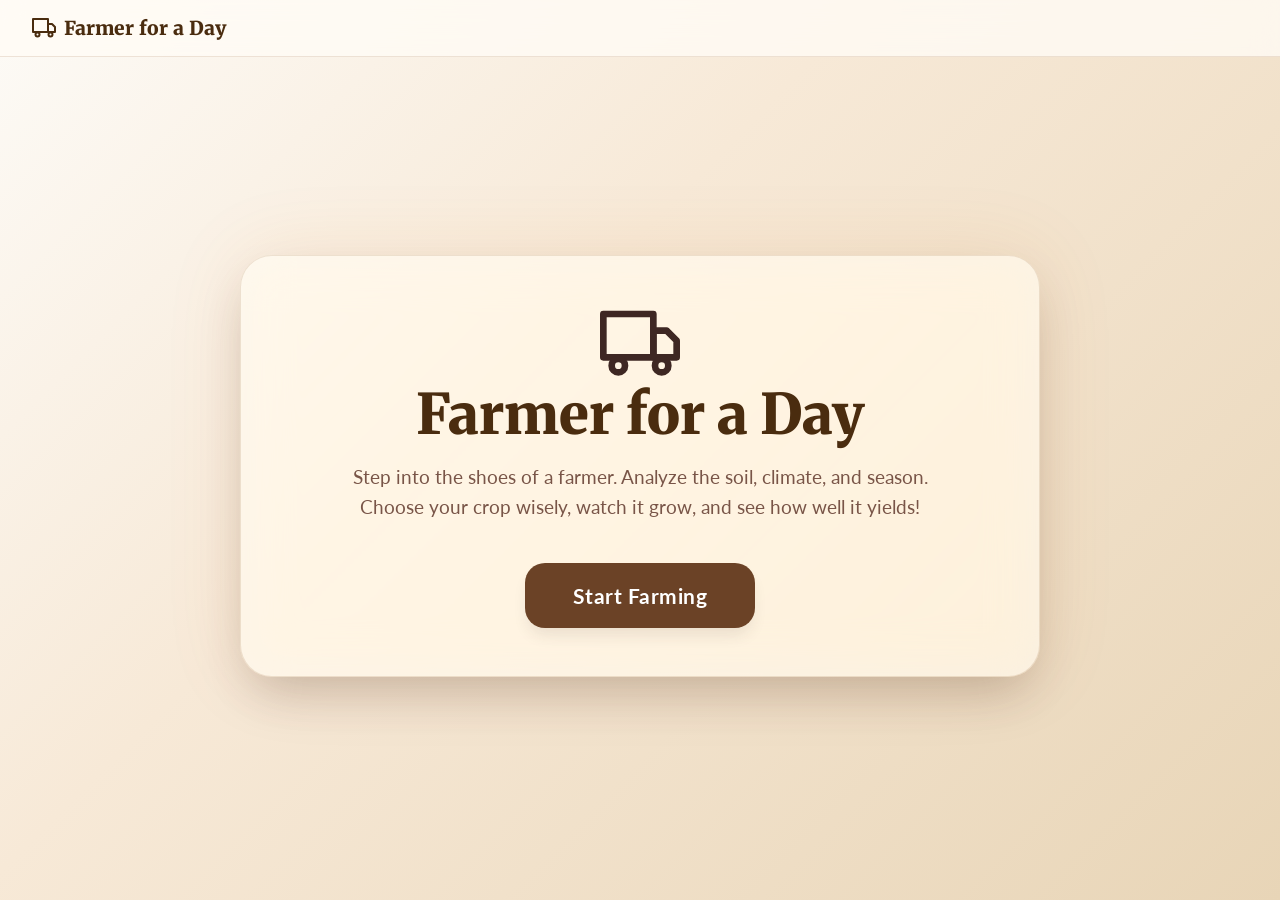
==== index.html @ 0a0551d1 "Add files via upload" ====
<!DOCTYPE html>
<html lang="en">
<head>
    <meta charset="UTF-8">
    <meta name="viewport" content="width=device-width, initial-scale=1.0">
    <title>Farmer for a Day | Agricultural Simulation</title>
    <link rel="preconnect" href="https://fonts.googleapis.com">
    <link rel="preconnect" href="https://fonts.gstatic.com" crossorigin>
    <link href="https://fonts.googleapis.com/css2?family=Lato:wght@400;700;900&family=Merriweather:wght@400;700;900&display=swap" rel="stylesheet">
    <style>
        :root {
            /* Refined Earthy Brown & Gold Theme */
            --bg-gradient: linear-gradient(135deg, #fdfbf7 0%, #f7e9d7 40%, #e8d5b7 100%);
            --glass-bg: rgba(255, 252, 245, 0.65);
            --glass-bg-card: rgba(255, 255, 255, 0.85);
            --glass-border: rgba(139, 90, 43, 0.15);
            --text-main: #3e2723;
            --text-muted: #795548;
            --primary: #6b4226; /* Rich Espresso Brown */
            --primary-dark: #4a2c0f;
            --accent: #d97706; /* Harvest Gold */
            --green-leaf: #4d7c0f; /* Olive Green */
            --danger: #b91c1c;
            --soil: #4e342e;
            --soil-dark: #3e2723;
            --shadow-sm: 0 4px 6px -1px rgba(62, 39, 35, 0.08);
            --shadow-md: 0 10px 15px -3px rgba(62, 39, 35, 0.1);
            --shadow-lg: 0 25px 50px -12px rgba(62, 39, 35, 0.25);
            --shadow-glow: 0 0 80px rgba(217, 119, 6, 0.1);
        }

        * {
            margin: 0;
            padding: 0;
            box-sizing: border-box;
            font-family: 'Lato', sans-serif;
        }

        body {
            min-height: 100vh;
            background: var(--bg-gradient);
            color: var(--text-main);
            overflow-x: hidden;
            transition: background 1.5s ease;
            position: relative;
            display: flex;
            flex-direction: column;
        }

        /* Top Navigation Bar */
        .top-bar {
            position: fixed;
            top: 0;
            left: 0;
            right: 0;
            z-index: 100;
            padding: 1rem 2rem;
            display: flex;
            justify-content: space-between;
            align-items: center;
            background: rgba(255, 252, 245, 0.8);
            backdrop-filter: blur(12px);
            border-bottom: 1px solid var(--glass-border);
        }
        .logo {
            font-family: 'Merriweather', serif;
            font-weight: 900;
            font-size: 1.2rem;
            color: var(--primary-dark);
            display: flex;
            align-items: center;
            gap: 0.5rem;
        }
        
        /* Atmospheric Background Elements */
        .bg-elements {
            position: fixed;
            inset: 0;
            z-index: 1;
            pointer-events: none;
            overflow: hidden;
        }

        .cloud {
            position: absolute;
            background: rgba(255, 251, 235, 0.9);
            border-radius: 100px;
            filter: blur(20px);
            animation: drift linear infinite;
        }
        
        @keyframes drift {
            from { transform: translateX(-300px); }
            to { transform: translateX(calc(100vw + 300px)); }
        }

        .rain-drop {
            position: absolute;
            width: 2px;
            height: 25px;
            background: linear-gradient(transparent, rgba(107, 66, 38, 0.5));
            border-radius: 2px;
            animation: rain-fall linear infinite;
        }

        @keyframes rain-fall {
            0% { transform: translateY(-100vh) rotate(15deg); opacity: 0; }
            10% { opacity: 1; }
            100% { transform: translateY(110vh) rotate(15deg); opacity: 0.3; }
        }

        .sun-element {
            position: absolute;
            top: 10%;
            right: 10%;
            width: 160px;
            height: 160px;
            background: radial-gradient(circle, #fef3c7 20%, #f59e0b 40%, transparent 70%);
            border-radius: 50%;
            box-shadow: 0 0 120px #f59e0b;
            animation: sun-pulse 4s ease-in-out infinite;
            opacity: 0.7;
            z-index: 1;
        }

        .sun-rays {
            position: absolute;
            top: 10%;
            right: 10%;
            width: 160px;
            height: 160px;
            animation: spin 30s linear infinite;
            z-index: 1;
        }

        @keyframes sun-pulse {
            0%, 100% { transform: scale(1); opacity: 0.6; }
            50% { transform: scale(1.1); opacity: 0.8; }
        }
        @keyframes spin {
            from { transform: rotate(0deg); }
            to { transform: rotate(360deg); }
        }

        .container {
            position: relative;
            z-index: 10;
            flex: 1;
            display: flex;
            align-items: center;
            justify-content: center;
            padding: 6rem 1rem 4rem;
        }

        .screen {
            width: 100%;
            max-width: 1100px;
            background: var(--glass-bg);
            backdrop-filter: blur(24px) saturate(180%);
            -webkit-backdrop-filter: blur(24px) saturate(180%);
            border: 1px solid var(--glass-border);
            border-radius: 32px;
            padding: 3rem;
            box-shadow: var(--shadow-lg), var(--shadow-glow);
            animation: slideInUp 0.8s cubic-bezier(0.16, 1, 0.3, 1);
            position: relative;
        }

        @keyframes slideInUp {
            from { opacity: 0; transform: translateY(60px) scale(0.96); filter: blur(5px); }
            to { opacity: 1; transform: translateY(0) scale(1); filter: blur(0); }
        }

        /* Typography */
        h1 { font-family: 'Merriweather', serif; font-size: 3.5rem; font-weight: 900; line-height: 1.1; color: var(--primary-dark); margin-bottom: 1rem; }
        h2 { font-family: 'Merriweather', serif; font-size: 2rem; font-weight: 700; color: var(--primary-dark); margin-bottom: 1rem; }
        h3 { font-family: 'Merriweather', serif; font-size: 1.25rem; font-weight: 700; color: var(--primary); margin-bottom: 1rem; }
        p { color: var(--text-muted); line-height: 1.6; }
        .subtitle { font-size: 1.2rem; text-align: center; max-width: 600px; margin: 0 auto 2.5rem; }

        /* Buttons */
        .btn {
            display: inline-flex; align-items: center; justify-content: center; gap: 0.5rem;
            padding: 1rem 2.5rem; font-size: 1.1rem; font-weight: 700; border: none;
            border-radius: 16px; cursor: pointer; transition: all 0.3s cubic-bezier(0.16, 1, 0.3, 1);
            background: var(--primary); color: #fff; box-shadow: var(--shadow-md); text-decoration: none;
            letter-spacing: 0.5px;
        }
        .btn:hover { transform: translateY(-2px); box-shadow: var(--shadow-lg); background: var(--primary-dark); }
        .btn:active { transform: translateY(0); }
        .btn-ghost { background: transparent; color: var(--primary-dark); box-shadow: none; border: 2px solid var(--primary-dark); }
        .btn-ghost:hover { background: rgba(107, 66, 38, 0.05); }
        .btn-accent { background: var(--accent); }
        .btn-accent:hover { background: #b45309; }
        .btn-large { padding: 1.25rem 3rem; font-size: 1.3rem; border-radius: 20px; }

        /* Landing Screen */
        .landing-content { text-align: center; display: flex; flex-direction: column; align-items: center; }
        .hero-icon { width: 140px; height: 140px; margin-bottom: 2rem; animation: bounce 3s ease-in-out infinite; }
        @keyframes bounce { 0%, 100% { transform: translateY(0); } 50% { transform: translateY(-15px); } }

        /* Special Badge */
        .special-badge {
            background: rgba(217, 119, 6, 0.12); color: var(--accent); border: 1px solid var(--accent);
            padding: 0.75rem 1.5rem; border-radius: 50px; font-weight: 700; font-size: 1rem; margin-bottom: 1.5rem; text-align: center;
            box-shadow: 0 4px 6px rgba(217, 119, 6, 0.1);
            display: inline-block;
        }

        /* Scenario Cards */
        .scenario-grid { display: grid; grid-template-columns: repeat(auto-fit, minmax(160px, 1fr)); gap: 1rem; margin-bottom: 2.5rem; }
        .info-card {
            background: var(--glass-bg-card); padding: 1.5rem 1.25rem; border-radius: 20px; text-align: center;
            border: 1px solid var(--glass-border); box-shadow: var(--shadow-sm); transition: transform 0.3s ease, box-shadow 0.3s ease;
            position: relative; overflow: hidden;
        }
        .info-card::before {
            content: ''; position: absolute; top: 0; left: 0; right: 0; height: 4px; background: var(--accent); opacity: 0; transition: opacity 0.3s;
        }
        .info-card:hover { transform: translateY(-5px); box-shadow: var(--shadow-md); }
        .info-card:hover::before { opacity: 1; }
        .info-card .icon-wrapper { width: 48px; height: 48px; margin: 0 auto 1rem; background: rgba(107, 66, 38, 0.08); border-radius: 14px; display: flex; align-items: center; justify-content: center; color: var(--primary); }
        .info-card .label { font-size: 0.75rem; text-transform: uppercase; letter-spacing: 0.05em; color: var(--text-muted); font-weight: 700; margin-bottom: 0.5rem; }
        .info-card .value { font-size: 1.2rem; font-weight: 900; color: var(--text-main); font-family: 'Merriweather', serif; }

        /* Input Area */
        .input-section { background: rgba(255, 251, 235, 0.6); border: 1px solid var(--glass-border); padding: 2rem; border-radius: 24px; box-shadow: var(--shadow-sm); }
        .input-label { font-weight: 700; color: var(--primary-dark); margin-bottom: 1rem; display: block; font-size: 1.2rem; font-family: 'Merriweather', serif; }
        .input-group { display: flex; gap: 1rem; margin-bottom: 1rem; }
        .input-field { flex: 1; padding: 1.25rem 1.5rem; font-size: 1.1rem; border: 2px solid transparent; border-radius: 16px; background: #fff; box-shadow: var(--shadow-sm); outline: none; transition: all 0.2s ease; font-family: 'Lato', sans-serif; color: var(--text-main); }
        .input-field:focus { border-color: var(--accent); box-shadow: 0 0 0 4px rgba(217, 119, 6, 0.1); }
        
        .hint-box { background: rgba(217, 119, 6, 0.08); border: 1px dashed var(--accent); border-radius: 16px; padding: 1rem; margin-top: 1rem; display: none; }
        .hint-box.show { display: block; animation: fadeInUp 0.5s; }
        .hint-text { color: var(--accent); font-weight: 600; font-style: italic; }
        .text-link { background: none; border: none; color: var(--primary); font-weight: 700; cursor: pointer; text-decoration: none; padding: 0.5rem 0; }

        /* Growth Area */
        .growth-container { display: flex; flex-direction: column; align-items: center; }
        .progress-bar { width: 100%; max-width: 400px; height: 12px; background: rgba(107, 66, 38, 0.1); border-radius: 6px; margin-bottom: 2rem; overflow: hidden; }
        .progress-fill { height: 100%; width: 0%; background: linear-gradient(90deg, #d97706, #6b4226); border-radius: 6px; transition: width 0.8s cubic-bezier(0.16, 1, 0.3, 1); box-shadow: 0 0 10px rgba(217, 119, 6, 0.5); }

        .stage-area {
            width: 100%; max-width: 600px; height: 400px;
            background: linear-gradient(to bottom, #e6d0b8 0%, #d4b896 60%, #c4a675 100%);
            border-radius: 24px; position: relative; overflow: hidden; box-shadow: var(--shadow-md); border: 4px solid #fff;
        }
        
        /* 3D Layered Soil Bed */
        .soil-bed { position: absolute; bottom: 0; width: 100%; height: 80px; background: var(--soil-dark); }
        .soil-layer-1 { position: absolute; bottom: 60px; width: 100%; height: 20px; background: var(--soil); border-radius: 50% 50% 0 0 / 100% 100% 0 0; box-shadow: inset 0 5px 10px rgba(0,0,0,0.3); }
        .soil-clump { position: absolute; bottom: 75px; width: 15px; height: 8px; background: var(--soil); border-radius: 50%; }

        .plant-base { position: absolute; bottom: 70px; left: 50%; transform: translateX(-50%); width: 200px; height: 300px; display: flex; justify-content: center; align-items: flex-end; }
        .plant-stage-svg { position: absolute; bottom: 0; opacity: 0; transform: scale(0.5); transform-origin: bottom center; transition: all 1s cubic-bezier(0.34, 1.56, 0.64, 1); filter: drop-shadow(0 10px 5px rgba(0,0,0,0.1)); }
        .plant-stage-svg.active { opacity: 1; transform: scale(1); animation: sway 3s ease-in-out infinite; }
        
        @keyframes sway {
            0%, 100% { transform: scale(1) rotate(0deg); }
            50% { transform: scale(1) rotate(3deg); }
        }

        /* Results Area */
        .result-header { text-align: center; margin-bottom: 2rem; }
        .result-title { font-size: 3rem; font-weight: 900; margin-bottom: 0.5rem; color: var(--primary-dark); }
        .result-subtitle { font-size: 1.2rem; color: var(--text-muted); }

        .score-grid { display: grid; grid-template-columns: repeat(auto-fit, minmax(160px, 1fr)); gap: 1.5rem; margin-bottom: 2rem; }
        .score-card { 
            background: var(--glass-bg-card); 
            backdrop-filter: blur(10px);
            padding: 1.5rem; border-radius: 24px; text-align: center; 
            box-shadow: var(--shadow-md); display: flex; flex-direction: column; align-items: center; 
            border: 1px solid var(--glass-border); 
            transition: transform 0.3s ease;
        }
        .score-card:hover { transform: translateY(-5px); }

        /* PERFECT CENTERED RING CSS */
        .ring-wrapper {
            position: relative;
            width: 120px;
            height: 120px;
            margin: 0 auto 1rem;
            display: grid;
            place-items: center; 
        }
        .progress-ring {
            position: absolute;
            top: 0;
            left: 0;
            width: 100%;
            height: 100%;
            transform: rotate(-90deg);
            filter: drop-shadow(0 2px 4px rgba(0,0,0,0.1));
        }
        .ring-bg { stroke: rgba(107, 66, 38, 0.15); stroke-width: 8; fill: none; }
        .ring-fill { stroke-width: 8; fill: none; stroke-linecap: round; transition: stroke-dashoffset 1.5s cubic-bezier(0.16, 1, 0.3, 1); }
        
        .ring-text {
            font-family: 'Merriweather', serif;
            font-size: 1.8rem;
            font-weight: 900;
            color: var(--primary-dark);
            z-index: 2;
        }

        .score-icon { font-size: 2.5rem; margin-bottom: 0.5rem; }
        .score-value-text { font-size: 1.4rem; font-weight: 900; margin-bottom: 0.25rem; color: var(--primary-dark); font-family: 'Merriweather', serif; }
        .score-label { font-size: 0.85rem; text-transform: uppercase; letter-spacing: 0.05em; color: var(--text-muted); font-weight: 700; margin-top: 0.25rem; }
        .stars { color: var(--accent); font-size: 1.2rem; letter-spacing: 2px; }

        .info-box { background: #fff; padding: 1.5rem; border-radius: 20px; margin-bottom: 1.5rem; box-shadow: var(--shadow-sm); border: 1px solid var(--glass-border); }
        .info-grid { display: grid; grid-template-columns: 1fr 1fr; gap: 2rem; }
        
        .list-item { display: flex; gap: 0.75rem; margin-bottom: 0.75rem; align-items: flex-start; }
        .list-item:last-child { margin-bottom: 0; }
        .list-icon { width: 24px; height: 24px; border-radius: 50%; background: #fee2e2; color: #b91c1c; display: flex; align-items: center; justify-content: center; flex-shrink: 0; font-size: 0.8rem; font-weight: 900; margin-top: 2px; }
        .list-icon.good { background: #dcfce7; color: #4d7c0f; }

        /* Parameter Breakdown */
        .param-row { margin-bottom: 1rem; }
        .param-label { display: flex; justify-content: space-between; font-weight: 700; font-size: 0.9rem; margin-bottom: 0.25rem; color: var(--text-muted); }
        .param-bar-bg { width: 100%; height: 8px; background: rgba(107, 66, 38, 0.1); border-radius: 4px; overflow: hidden; }
        .param-bar-fill { height: 100%; width: 0%; border-radius: 4px; transition: width 1.5s cubic-bezier(0.16, 1, 0.3, 1); }

        .chip-container { display: flex; flex-wrap: wrap; gap: 0.5rem; }
        .chip { padding: 0.5rem 1rem; background: rgba(217, 119, 6, 0.1); color: var(--accent); border-radius: 12px; font-weight: 700; font-size: 0.9rem; border: 1px solid rgba(217, 119, 6, 0.2); display: flex; align-items: center; gap: 0.5rem; }

        .fact-box { background: linear-gradient(135deg, rgba(217, 119, 6, 0.1), rgba(107, 66, 38, 0.1)); border-left: 5px solid var(--accent); padding: 1.5rem; border-radius: 16px; margin-bottom: 2rem; }

        .hidden { display: none !important; }
        .flex-center { display: flex; justify-content: center; gap: 1rem; flex-wrap: wrap; }
        .text-danger { color: var(--danger) !important; }
        .text-success { color: var(--green-leaf) !important; }
        
        .confetti-piece { position: fixed; width: 12px; height: 12px; top: -20px; z-index: 1000; animation: confetti-fall linear forwards; }
        @keyframes confetti-fall { to { transform: translateY(110vh) rotate(720deg); opacity: 0.2; } }

        @media (max-width: 768px) {
            h1 { font-size: 2.5rem; }
            .screen { padding: 1.5rem; border-radius: 24px; }
            .input-group { flex-direction: column; }
            .info-grid { grid-template-columns: 1fr; }
            .top-bar { padding: 0.5rem 1rem; }
        }
    </style>
</head>
<body>

    <!-- Top Navigation -->
    <div class="top-bar">
        <div class="logo">
<svg
  xmlns="http://www.w3.org/2000/svg"
  width="24"
  height="24"
  viewBox="0 0 24 24"
  fill="none"
  stroke="currentColor"
  stroke-width="2"
  stroke-linecap="round"
  stroke-linejoin="round"
>
  <path d="M1 3h15v13H1z"/>
  <path d="M16 8h4l3 3v5h-7z"/>
  <circle cx="5.5" cy="18.5" r="2"/>
  <circle cx="18.5" cy="18.5" r="2"/>
</svg>            Farmer for a Day
        </div>
    </div>

    <!-- Dynamic Weather Elements -->
    <div class="bg-elements" id="bg-elements"></div>

    <div class="container">
        <!-- LANDING SCREEN -->
        <div id="landing-screen" class="screen" style="max-width: 800px;">
            <div class="landing-content">
<svg
  xmlns="http://www.w3.org/2000/svg"
  viewBox="0 0 24 24"
  fill="none"
  stroke="currentColor"
  stroke-width="2"
  stroke-linecap="round"
  stroke-linejoin="round"
  style="width: 80px; height: 80px;"
>
  <path d="M1 3h15v13H1z"/>
  <path d="M16 8h4l3 3v5h-7z"/>
  <circle cx="5.5" cy="18.5" r="2"/>
  <circle cx="18.5" cy="18.5" r="2"/>
</svg>
                <h1>Farmer for a Day</h1>
                <p class="subtitle">Step into the shoes of a farmer. Analyze the soil, climate, and season. Choose your crop wisely, watch it grow, and see how well it yields!</p>
                <button class="btn btn-large" onclick="startGame()">Start Farming</button>
            </div>
        </div>

        <!-- GAME SCREEN -->
        <div id="game-screen" class="screen hidden">
            <div style="text-align: center; margin-bottom: 2rem;">
                <div id="special-condition-box" class="special-badge hidden"></div>
            </div>
            <div style="display: flex; justify-content: space-between; align-items: center; margin-bottom: 1.5rem; flex-wrap: wrap; gap: 1rem;">
                <h2 style="margin: 0;">Current Conditions</h2>
                <button class="btn btn-ghost" onclick="startGame()">🔄 New Scenario</button>
            </div>
            
            <div id="scenario-cards" class="scenario-grid"></div>

            <div class="input-section">
                <label class="input-label">Enter the crop you want to grow:</label>
                <div class="input-group">
                    <input type="text" id="crop-input" class="input-field" placeholder="e.g., Rice, Wheat, Cotton..." onkeypress="if(event.key==='Enter') growCrop()">
                    <button class="btn" onclick="growCrop()">🌱 Plant Seed</button>
                </div>
                <p id="error-msg" class="text-danger" style="margin-top: 1rem; font-weight: 700; display: none;">Please enter a valid crop from our database (e.g., Rice, Wheat).</p>
                
                <button class="text-link" onclick="showHint()">💡 Need a hint?</button>
                <div id="hint-box" class="hint-box">
                    <p class="hint-text" id="hint-text"></p>
                </div>
            </div>
        </div>

        <!-- GROWTH SCREEN -->
        <div id="growth-screen" class="screen hidden" style="max-width: 700px;">
            <div class="growth-container">
                <h2 id="growth-title">Growing Crop...</h2>
                <div class="progress-bar"><div id="progress-fill" class="progress-fill"></div></div>
                <div class="stage-area">
                    <div class="soil-bed"></div>
                    <div class="soil-layer-1"></div>
                    <div class="soil-clump" style="left: 20%;"></div>
                    <div class="soil-clump" style="left: 70%;"></div>
                    <div class="soil-clump" style="left: 45%;"></div>
                    <div class="plant-base" id="plant-container"></div>
                </div>
            </div>
        </div>

        <!-- RESULT SCREEN -->
        <div id="result-screen" class="screen hidden">
            <div class="result-header">
                <h2 id="result-title" class="result-title">Result</h2>
                <p class="result-subtitle" id="result-subtitle"></p>
            </div>
            
            <div class="score-grid">
                <!-- Compatibility -->
                <div class="score-card">
                    <div class="ring-wrapper">
                        <svg class="progress-ring" viewBox="0 0 120 120">
                            <circle class="ring-bg" cx="60" cy="60" r="50"></circle>
                            <circle class="ring-fill" cx="60" cy="60" r="50" stroke="#6b4226" id="ring-compat"></circle>
                        </svg>
                        <span class="ring-text" id="r-compat">0%</span>
                    </div>
                    <div class="score-label">Compatibility</div>
                </div>
                <!-- Health -->
                <div class="score-card">
                    <div class="ring-wrapper">
                        <svg class="progress-ring" viewBox="0 0 120 120">
                            <circle class="ring-bg" cx="60" cy="60" r="50"></circle>
                            <circle class="ring-fill" cx="60" cy="60" r="50" stroke="#4d7c0f" id="ring-health"></circle>
                        </svg>
                        <span class="ring-text" id="r-health">0%</span>
                    </div>
                    <div class="score-label">Crop Health</div>
                </div>
                <!-- Yield -->
                <div class="score-card">
                    <div class="score-icon">🌾</div>
                    <div class="score-value-text" id="r-yield">0</div>
                    <div class="score-label">Yield</div>
                </div>
                <!-- Sustainability -->
                <div class="score-card">
                    <div class="score-icon">🌍</div>
                    <div class="score-value-text" id="r-sus">0%</div>
                    <div class="score-label">Sustainability</div>
                </div>
                <!-- Difficulty -->
                <div class="score-card">
                    <div class="score-icon">⚙️</div>
                    <div class="score-value-text stars" id="r-diff">☆☆☆</div>
                    <div class="score-label">Difficulty</div>
                </div>
            </div>

            <div class="info-box">
                <div class="info-grid">
                    <div>
                        <h3>Analysis & Reasons</h3>
                        <div id="r-reasons"></div>
                    </div>
                    <div>
                        <h3>Parameter Breakdown</h3>
                        <div id="r-params"></div>
                    </div>
                </div>
            </div>

            <div class="info-box" id="better-crops-box" style="display: none;">
                <h3>Recommended Crops for this Scenario</h3>
                <div class="chip-container" id="r-better"></div>
            </div>

            <div class="fact-box">
                <h3 style="margin-bottom: 0.5rem; display: flex; align-items: center; gap: 0.5rem;"><span>💡</span> Did You Know?</h3>
                <p style="color: var(--primary-dark);" id="r-fact"></p>
            </div>

            <div class="flex-center">
                <button class="btn btn-ghost" onclick="retryScenario()">🔄 Try Another Crop</button>
                <button class="btn btn-large btn-accent" onclick="startGame()">Next Scenario</button>
            </div>
        </div>
    </div>

    <script>
        // --- STATE ---
        let currentScenario = null;

        // --- DATA: 15 DETAILED SCENARIOS ---
        const scenarios = [
            { region: 'Punjab', season: 'Kharif', temp: 31, rainfall: 'High', humidity: 72, soil: 'Clay Loam', ph: 6.8, water: 'Abundant', sunlight: 8, special: 'Monsoon onset' },
            { region: 'Punjab', season: 'Rabi', temp: 17, rainfall: 'Low', humidity: 45, soil: 'Loamy Soil', ph: 7.1, water: 'Medium', sunlight: 7, special: 'Cool weather' },
            { region: 'Rajasthan', season: 'Summer', temp: 39, rainfall: 'Very Low', humidity: 20, soil: 'Sandy Soil', ph: 8.2, water: 'Low', sunlight: 10, special: 'Extreme heat' },
            { region: 'Kerala', season: 'Monsoon', temp: 29, rainfall: 'Very High', humidity: 90, soil: 'Laterite Soil', ph: 5.5, water: 'Abundant', sunlight: 5, special: 'Heavy rains' },
            { region: 'Maharashtra', season: 'Kharif', temp: 28, rainfall: 'Medium', humidity: 60, soil: 'Black Cotton Soil', ph: 7.5, water: 'Medium', sunlight: 7, special: 'Drought-prone' },
            { region: 'Gujarat', season: 'Summer', temp: 36, rainfall: 'Low', humidity: 35, soil: 'Black Soil', ph: 7.8, water: 'Low', sunlight: 9, special: 'High evaporation' },
            { region: 'West Bengal', season: 'Monsoon', temp: 30, rainfall: 'Heavy', humidity: 85, soil: 'Alluvial Soil', ph: 6.5, water: 'Abundant', sunlight: 6, special: 'Flood-prone' },
            { region: 'Tamil Nadu', season: 'Winter', temp: 27, rainfall: 'Medium', humidity: 70, soil: 'Red Soil', ph: 6.0, water: 'Medium', sunlight: 7, special: 'Mild winter' },
            { region: 'Assam', season: 'Monsoon', temp: 28, rainfall: 'Very Heavy', humidity: 95, soil: 'Alluvial Soil', ph: 5.8, water: 'Abundant', sunlight: 4, special: 'Waterlogged' },
            { region: 'Himachal Pradesh', season: 'Spring', temp: 18, rainfall: 'Medium', humidity: 50, soil: 'Mountain Soil', ph: 6.2, water: 'Medium', sunlight: 6, special: 'Hilly terrain' },
            { region: 'Uttar Pradesh', season: 'Rabi', temp: 20, rainfall: 'Low', humidity: 40, soil: 'Loamy Soil', ph: 7.0, water: 'Medium', sunlight: 8, special: 'Fertile plains' },
            { region: 'Karnataka', season: 'Kharif', temp: 26, rainfall: 'Medium', humidity: 65, soil: 'Red Loam', ph: 6.5, water: 'Medium', sunlight: 7, special: 'Red soil' },
            { region: 'Andhra Pradesh', season: 'Kharif', temp: 32, rainfall: 'Low', humidity: 55, soil: 'Black Soil', ph: 7.8, water: 'Low', sunlight: 9, special: 'Heatwave' },
            { region: 'Jammu & Kashmir', season: 'Summer', temp: 15, rainfall: 'Low', humidity: 40, soil: 'Mountain Soil', ph: 6.0, water: 'Medium', sunlight: 8, special: 'Cold nights' },
            { region: 'Odisha', season: 'Monsoon', temp: 31, rainfall: 'High', humidity: 80, soil: 'Alluvial Soil', ph: 6.2, water: 'Abundant', sunlight: 5, special: 'Cyclone risk' }
        ];

        // --- DATA: 35 DETAILED CROPS ---
        const crops = [
            { name: 'Rice', temp: [22, 32], rain: 5, soil: ['clay', 'alluvial'], ph: [5.5, 6.8], season: ['kharif', 'monsoon'], water: 5, yieldNum: 4.5, diff: 'Medium', dur: '3-6 mo', sus: 70, fact: 'Rice requires standing water during much of its growth.' },
            { name: 'Wheat', temp: [10, 25], rain: 2, soil: ['loamy', 'alluvial'], ph: [6.0, 7.5], season: ['rabi', 'winter'], water: 3, yieldNum: 3.2, diff: 'Easy', dur: '4 mo', sus: 80, fact: 'Wheat prefers cooler temperatures and is grown in Rabi season.' },
            { name: 'Cotton', temp: [25, 35], rain: 3, soil: ['black', 'sandy loam'], ph: [6.0, 8.0], season: ['kharif'], water: 3, yieldNum: 2.5, diff: 'Hard', dur: '6-8 mo', sus: 60, fact: 'Cotton grows best in black soil and requires 6-8 months frost-free.' },
            { name: 'Sugarcane', temp: [20, 35], rain: 4, soil: ['loamy', 'alluvial'], ph: [6.5, 7.5], season: ['kharif', 'summer'], water: 5, yieldNum: 70, diff: 'Medium', dur: '10-12 mo', sus: 65, fact: 'Sugarcane requires lots of water and is a long duration crop.' },
            { name: 'Maize', temp: [18, 30], rain: 3, soil: ['loamy', 'sandy'], ph: [5.5, 7.0], season: ['kharif'], water: 3, yieldNum: 5.0, diff: 'Easy', dur: '3-4 mo', sus: 75, fact: 'Maize is a versatile crop that can grow in various soils.' },
            { name: 'Potato', temp: [15, 25], rain: 3, soil: ['loamy', 'sandy'], ph: [5.0, 6.5], season: ['rabi', 'winter'], water: 3, yieldNum: 20, diff: 'Medium', dur: '3-4 mo', sus: 70, fact: 'Potato requires cool climate and well-drained soil.' },
            { name: 'Mustard', temp: [15, 25], rain: 2, soil: ['loamy', 'alluvial'], ph: [6.0, 7.5], season: ['rabi'], water: 2, yieldNum: 1.5, diff: 'Easy', dur: '4-5 mo', sus: 85, fact: 'Mustard is highly drought resistant and needs cool weather.' },
            { name: 'Bajra', temp: [25, 35], rain: 1, soil: ['sandy', 'black'], ph: [6.5, 7.5], season: ['kharif', 'summer'], water: 1, yieldNum: 2.0, diff: 'Easy', dur: '3-4 mo', sus: 90, fact: 'Bajra (Pearl Millet) is highly drought-resistant and thrives in arid regions.' },
            { name: 'Groundnut', temp: [22, 28], rain: 2, soil: ['sandy', 'red'], ph: [5.5, 7.0], season: ['kharif'], water: 2, yieldNum: 1.8, diff: 'Medium', dur: '4-5 mo', sus: 75, fact: 'Groundnut grows best in sandy soil and requires good drainage.' },
            { name: 'Soybean', temp: [20, 30], rain: 4, soil: ['loamy', 'black'], ph: [6.0, 7.5], season: ['kharif'], water: 4, yieldNum: 2.5, diff: 'Medium', dur: '3-4 mo', sus: 80, fact: 'Soybean enriches soil nitrogen and needs warm, humid weather.' },
            { name: 'Tea', temp: [18, 30], rain: 5, soil: ['mountain', 'laterite'], ph: [4.5, 6.0], season: ['spring', 'monsoon'], water: 5, yieldNum: 2.0, diff: 'Hard', dur: 'Perennial', sus: 85, fact: 'Tea requires high rainfall and hilly terrains with acidic soil.' },
            { name: 'Coffee', temp: [18, 28], rain: 4, soil: ['mountain', 'loamy'], ph: [5.5, 6.5], season: ['monsoon'], water: 4, yieldNum: 1.0, diff: 'Hard', dur: 'Perennial', sus: 85, fact: 'Coffee is shade-loving and needs well-drained soil with high organic matter.' },
            { name: 'Tomato', temp: [18, 28], rain: 3, soil: ['loamy', 'red'], ph: [6.0, 7.0], season: ['rabi', 'kharif'], water: 3, yieldNum: 30, diff: 'Medium', dur: '3-4 mo', sus: 70, fact: 'Tomatoes need well-drained soil and cannot tolerate frost.' },
            { name: 'Onion', temp: [15, 25], rain: 2, soil: ['sandy', 'loamy'], ph: [6.0, 7.0], season: ['rabi'], water: 2, yieldNum: 25, diff: 'Hard', dur: '4-5 mo', sus: 65, fact: 'Onions require cool weather for growth and warm weather for bulb formation.' },
            { name: 'Banana', temp: [20, 35], rain: 4, soil: ['loamy', 'alluvial'], ph: [6.0, 7.5], season: ['kharif', 'summer'], water: 5, yieldNum: 50, diff: 'Medium', dur: '10-12 mo', sus: 60, fact: 'Banana is a heavy feeder and requires deep, well-drained soil.' },
            { name: 'Apple', temp: [10, 20], rain: 3, soil: ['mountain', 'loamy'], ph: [6.0, 7.0], season: ['spring', 'winter'], water: 3, yieldNum: 15, diff: 'Hard', dur: 'Perennial', sus: 80, fact: 'Apples require chilling hours (below 7°C) during winter to break dormancy.' },
            { name: 'Cabbage', temp: [15, 22], rain: 3, soil: ['loamy', 'sandy'], ph: [6.0, 7.0], season: ['winter', 'rabi'], water: 3, yieldNum: 40, diff: 'Easy', dur: '3-4 mo', sus: 75, fact: 'Cabbage thrives in cool, moist climates and requires fertile soil.' },
            { name: 'Peas', temp: [10, 20], rain: 2, soil: ['loamy', 'sandy'], ph: [6.0, 7.5], season: ['rabi', 'winter'], water: 2, yieldNum: 8, diff: 'Easy', dur: '3-4 mo', sus: 85, fact: 'Peas are cool-season crops and fix nitrogen in the soil.' },
            { name: 'Barley', temp: [12, 20], rain: 2, soil: ['loamy', 'sandy'], ph: [6.5, 8.0], season: ['rabi'], water: 2, yieldNum: 2.5, diff: 'Easy', dur: '4 mo', sus: 85, fact: 'Barley is highly tolerant of drought and salinity.' },
            { name: 'Sunflower', temp: [20, 30], rain: 2, soil: ['loamy', 'black'], ph: [6.0, 7.5], season: ['kharif', 'spring'], water: 2, yieldNum: 2.0, diff: 'Medium', dur: '3-4 mo', sus: 80, fact: 'Sunflowers require full sun and are drought-resistant.' },
            { name: 'Chickpea', temp: [15, 25], rain: 1, soil: ['loamy', 'sandy'], ph: [6.0, 8.0], season: ['rabi'], water: 1, yieldNum: 1.8, diff: 'Easy', dur: '4 mo', sus: 90, fact: 'Chickpea (Gram) is a hardy rabi crop that fixes nitrogen.' },
            { name: 'Jowar', temp: [25, 35], rain: 2, soil: ['sandy', 'black'], ph: [6.0, 8.0], season: ['kharif'], water: 2, yieldNum: 2.5, diff: 'Easy', dur: '4-5 mo', sus: 85, fact: 'Jowar (Sorghum) is extremely drought-resistant and used for fodder and grain.' },
            { name: 'Orange', temp: [15, 30], rain: 3, soil: ['loamy', 'sandy'], ph: [6.0, 7.5], season: ['spring', 'winter'], water: 3, yieldNum: 20, diff: 'Hard', dur: 'Perennial', sus: 75, fact: 'Oranges require a tropical to subtropical climate with well-drained soil.' },
            { name: 'Mango', temp: [20, 35], rain: 3, soil: ['loamy', 'alluvial'], ph: [5.5, 7.5], season: ['summer', 'spring'], water: 3, yieldNum: 15, diff: 'Medium', dur: 'Perennial', sus: 80, fact: 'Mango is the king of fruits and requires a distinct dry season before flowering.' },
            { name: 'Carrot', temp: [15, 22], rain: 2, soil: ['sandy', 'loamy'], ph: [5.5, 7.0], season: ['rabi', 'winter'], water: 2, yieldNum: 25, diff: 'Medium', dur: '3 mo', sus: 80, fact: 'Carrots prefer deep, loose, sandy soil for proper root development.' },
            { name: 'Radish', temp: [10, 20], rain: 2, soil: ['sandy', 'loamy'], ph: [6.0, 7.0], season: ['winter', 'rabi'], water: 2, yieldNum: 30, diff: 'Easy', dur: '1-2 mo', sus: 85, fact: 'Radish is a fast-growing cool-season crop.' },
            { name: 'Spinach', temp: [10, 20], rain: 3, soil: ['loamy', 'sandy'], ph: [6.0, 7.5], season: ['winter', 'rabi'], water: 3, yieldNum: 15, diff: 'Easy', dur: '1-2 mo', sus: 90, fact: 'Spinach is rich in iron and grows quickly in cool, moist conditions.' },
            { name: 'Brinjal', temp: [20, 30], rain: 3, soil: ['loamy', 'sandy'], ph: [6.0, 7.5], season: ['kharif', 'rabi'], water: 3, yieldNum: 25, diff: 'Medium', dur: '4 mo', sus: 75, fact: 'Brinjal (Eggplant) requires a warm climate and fertile soil.' },
            { name: 'Cauliflower', temp: [15, 22], rain: 3, soil: ['loamy', 'sandy'], ph: [6.0, 7.5], season: ['winter', 'rabi'], water: 3, yieldNum: 30, diff: 'Medium', dur: '3-4 mo', sus: 70, fact: 'Cauliflower is sensitive to temperature changes and requires consistent moisture.' },
            { name: 'Grapes', temp: [20, 30], rain: 2, soil: ['sandy', 'loamy'], ph: [6.5, 7.5], season: ['spring', 'winter'], water: 2, yieldNum: 30, diff: 'Hard', dur: 'Perennial', sus: 70, fact: 'Grapes require a long, warm, dry summer for proper ripening.' },
            { name: 'Papaya', temp: [25, 35], rain: 3, soil: ['loamy', 'sandy'], ph: [6.0, 7.0], season: ['summer', 'monsoon'], water: 3, yieldNum: 50, diff: 'Medium', dur: 'Perennial', sus: 75, fact: 'Papaya is a fast-growing tropical plant that requires good drainage.' },
            { name: 'Pomegranate', temp: [20, 35], rain: 2, soil: ['loamy', 'sandy'], ph: [6.5, 8.0], season: ['spring', 'summer'], water: 2, yieldNum: 15, diff: 'Hard', dur: 'Perennial', sus: 80, fact: 'Pomegranate is highly drought-resistant and thrives in semi-arid conditions.' },
            { name: 'Watermelon', temp: [25, 35], rain: 2, soil: ['sandy', 'loamy'], ph: [6.0, 7.5], season: ['summer'], water: 2, yieldNum: 40, diff: 'Medium', dur: '3-4 mo', sus: 70, fact: 'Watermelon requires a long, warm growing season and well-drained soil.' }
        ];

        const rainMap = { 'very low': 1, 'low': 2, 'medium': 3, 'high': 4, 'heavy': 4, 'very high': 5, 'very heavy': 5, 'abundant': 5 };

        // --- SVG ICONS ---
        const icons = {
            location: '<svg width="24" height="24" viewBox="0 0 24 24" fill="none" stroke="currentColor" stroke-width="2" stroke-linecap="round" stroke-linejoin="round"><path d="M21 10c0 7-9 13-9 13s-9-6-9-13a9 9 0 0118 0z"/><circle cx="12" cy="10" r="3"/></svg>',
            season: '<svg width="24" height="24" viewBox="0 0 24 24" fill="none" stroke="currentColor" stroke-width="2" stroke-linecap="round" stroke-linejoin="round"><path d="M12 2v2M12 20v2M4.93 4.93l1.41 1.41M17.66 17.66l1.41 1.41M2 12h2M20 12h2M6.34 17.66l-1.41 1.41M19.07 4.93l-1.41 1.41"/><circle cx="12" cy="12" r="4"/></svg>',
            temp: '<svg width="24" height="24" viewBox="0 0 24 24" fill="none" stroke="currentColor" stroke-width="2" stroke-linecap="round" stroke-linejoin="round"><path d="M14 14.76V3.5a2.5 2.5 0 00-5 0v11.26a4.5 4.5 0 105 0z"/></svg>',
            rain: '<svg width="24" height="24" viewBox="0 0 24 24" fill="none" stroke="currentColor" stroke-width="2" stroke-linecap="round" stroke-linejoin="round"><path d="M16 13v8M8 13v8M12 15v8M20 16.58A5 5 0 0018 7h-1.26A8 8 0 104 15.25"/></svg>',
            water: '<svg width="24" height="24" viewBox="0 0 24 24" fill="none" stroke="currentColor" stroke-width="2" stroke-linecap="round" stroke-linejoin="round"><path d="M12 2.69l5.66 5.66a8 8 0 11-11.31 0z"/></svg>',
            soil: '<svg width="24" height="24" viewBox="0 0 24 24" fill="none" stroke="currentColor" stroke-width="2" stroke-linecap="round" stroke-linejoin="round"><path d="M2 22c1.25-.987 2.27-1.975 3.9-2 2.5-.03 3.78 2 6.1 2 2.3-.022 3.58-2 6.1-2 1.63.025 2.65 1.013 3.9 2M2 16c1.25-.987 2.27-1.975 3.9-2 2.5-.03 3.78 2 6.1 2 2.3-.022 3.58-2 6.1-2 1.63.025 2.65 1.013 3.9 2M2 10c1.25-.987 2.27-1.975 3.9-2 2.5-.03 3.78 2 6.1 2 2.3-.022 3.58-2 6.1-2 1.63.025 2.65 1.013 3.9 2"/></svg>',
            sun: '<svg width="24" height="24" viewBox="0 0 24 24" fill="none" stroke="currentColor" stroke-width="2" stroke-linecap="round" stroke-linejoin="round"><circle cx="12" cy="12" r="5"/><path d="M12 1v2M12 21v2M4.22 4.22l1.42 1.42M18.36 18.36l1.42 1.42M1 12h2M21 12h2M4.22 19.78l1.42-1.42M18.36 5.64l1.42-1.42"/></svg>',
            ph: '<svg width="24" height="24" viewBox="0 0 24 24" fill="none" stroke="currentColor" stroke-width="2" stroke-linecap="round" stroke-linejoin="round"><path d="M9 3v18M3 9h18M15 3v18"/></svg>',
            check: '<svg width="16" height="16" viewBox="0 0 24 24" fill="none" stroke="currentColor" stroke-width="3" stroke-linecap="round" stroke-linejoin="round"><polyline points="20 6 9 17 4 12"/></svg>'
        };

        // --- LUSH DETAILED PLANT SVG STAGES ---
        const plantStages = {
            seed: `<svg class="plant-stage-svg" width="100" height="120" viewBox="0 0 100 120"><defs><radialGradient id="seedG" cx="50%" cy="50%" r="50%"><stop offset="0%" stop-color="#8d6e63" /><stop offset="100%" stop-color="#3e2723" /></radialGradient></defs><ellipse cx="50" cy="100" rx="12" ry="8" fill="url(#seedG)" /></svg>`,
            sprout: `<svg class="plant-stage-svg" width="120" height="140" viewBox="0 0 120 140"><defs><linearGradient id="leafG1" x1="0%" y1="0%" x2="100%" y2="100%"><stop offset="0%" stop-color="#8bc34a" /><stop offset="100%" stop-color="#4d7c0f" /></linearGradient></defs><path d="M60 110 L60 80" stroke="#4d7c0f" stroke-width="4" stroke-linecap="round" /><path d="M60 80 C40 70, 30 60, 35 50 C50 50, 60 60, 60 80" fill="url(#leafG1)" /><path d="M60 80 C80 70, 90 60, 85 50 C70 50, 60 60, 60 80" fill="url(#leafG1)" transform="scale(-1, 1) translate(-120, 0)" /></svg>`,
            plant: `<svg class="plant-stage-svg" width="160" height="220" viewBox="0 0 160 220"><defs><linearGradient id="leafG2" x1="0%" y1="0%" x2="100%" y2="100%"><stop offset="0%" stop-color="#8bc34a" /><stop offset="100%" stop-color="#4d7c0f" /></linearGradient></defs><path d="M80 200 L80 40" stroke="#4d7c0f" stroke-width="6" stroke-linecap="round" /><path d="M80 140 C40 130, 20 110, 20 90 C50 90, 80 100, 80 140" fill="url(#leafG2)" /><path d="M80 90 C120 80, 140 60, 140 40 C110 40, 80 50, 80 90" fill="url(#leafG2)" /><path d="M80 60 C50 50, 40 30, 40 10 C70 10, 80 30, 80 60" fill="url(#leafG2)" /></svg>`,
            flower: `<svg class="plant-stage-svg" width="160" height="260" viewBox="0 0 160 260"><defs><linearGradient id="leafG3" x1="0%" y1="0%" x2="100%" y2="100%"><stop offset="0%" stop-color="#8bc34a" /><stop offset="100%" stop-color="#4d7c0f" /></linearGradient><radialGradient id="flowerG" cx="50%" cy="50%" r="50%"><stop offset="0%" stop-color="#fbbf24" /><stop offset="100%" stop-color="#d97706" /></radialGradient></defs><path d="M80 240 L80 40" stroke="#4d7c0f" stroke-width="6" stroke-linecap="round" /><path d="M80 180 C40 170, 20 150, 20 130 C50 130, 80 140, 80 180" fill="url(#leafG3)" /><path d="M80 130 C120 120, 140 100, 140 80 C110 80, 80 90, 80 130" fill="url(#leafG3)" /><circle cx="80" cy="30" r="15" fill="url(#flowerG)" /><circle cx="80" cy="30" r="8" fill="#fef3c7" /><circle cx="60" cy="50" r="8" fill="#f59e0b" /><circle cx="100" cy="50" r="8" fill="#f59e0b" /></svg>`,
            harvest: `<svg class="plant-stage-svg" width="160" height="300" viewBox="0 0 160 300"><defs><linearGradient id="leafG4" x1="0%" y1="0%" x2="100%" y2="100%"><stop offset="0%" stop-color="#8bc34a" /><stop offset="100%" stop-color="#4d7c0f" /></linearGradient><linearGradient id="grainG" x1="0%" y1="0%" x2="0%" y2="100%"><stop offset="0%" stop-color="#fbbf24" /><stop offset="100%" stop-color="#b45309" /></linearGradient></defs><path d="M80 280 L80 40" stroke="#4d7c0f" stroke-width="6" stroke-linecap="round" /><path d="M80 200 C40 190, 20 170, 20 150 C50 150, 80 160, 80 200" fill="url(#leafG4)" /><path d="M80 150 C120 140, 140 120, 140 100 C110 100, 80 110, 80 150" fill="url(#leafG4)" /><path d="M80 40 C60 10, 80 0, 80 0 C80 0, 100 10, 80 40" fill="url(#grainG)" /><path d="M60 50 C40 20, 60 10, 60 10 C60 10, 80 20, 60 50" fill="url(#grainG)" /><path d="M100 50 C120 20, 100 10, 100 10 C100 10, 80 20, 100 50" fill="url(#grainG)" /></svg>`,
            dead: `<svg class="plant-stage-svg" width="160" height="220" viewBox="0 0 160 220"><defs><linearGradient id="deadG" x1="0%" y1="0%" x2="100%" y2="100%"><stop offset="0%" stop-color="#8d6e63" /><stop offset="100%" stop-color="#3e2723" /></linearGradient></defs><path d="M80 200 L100 40" stroke="#3e2723" stroke-width="6" stroke-linecap="round" transform="rotate(15 80 200)" /><path d="M90 140 C120 130, 140 110, 140 90 C110 90, 90 100, 90 140" fill="url(#deadG)" transform="rotate(15 80 200)" /><path d="M90 90 C60 80, 40 60, 40 40 C70 40, 90 50, 90 90" fill="url(#deadG)" transform="rotate(15 80 200)" /></svg>`
        };

        // --- DOM ELEMENTS ---
        const landingScreen = document.getElementById('landing-screen');
        const gameScreen = document.getElementById('game-screen');
        const growthScreen = document.getElementById('growth-screen');
        const resultScreen = document.getElementById('result-screen');
        const bgElements = document.getElementById('bg-elements');

        // --- GAME LOGIC ---

        function startGame() {
            currentScenario = scenarios[Math.floor(Math.random() * scenarios.length)];
            renderScenario(currentScenario);
            updateWeatherTheme(currentScenario);
            
            switchScreen(gameScreen);
            document.getElementById('crop-input').value = '';
            document.getElementById('error-msg').style.display = 'none';
            document.getElementById('hint-box').classList.remove('show');
        }

        function retryScenario() {
            switchScreen(gameScreen);
            document.getElementById('crop-input').value = '';
            document.getElementById('error-msg').style.display = 'none';
            document.getElementById('hint-box').classList.remove('show');
        }

        function switchScreen(screen) {
            [landingScreen, gameScreen, growthScreen, resultScreen].forEach(s => s.classList.add('hidden'));
            screen.classList.remove('hidden');
        }

        function renderScenario(s) {
            const specialBox = document.getElementById('special-condition-box');
            if (s.special) {
                specialBox.innerText = `⚠️ Special Condition: ${s.special}`;
                specialBox.classList.remove('hidden');
            } else {
                specialBox.classList.add('hidden');
            }

            const cards = [
                { icon: icons.location, label: 'Region', value: s.region },
                { icon: icons.season, label: 'Season', value: s.season },
                { icon: icons.temp, label: 'Temperature', value: `${s.temp}°C` },
                { icon: icons.rain, label: 'Rainfall', value: s.rainfall },
                { icon: icons.water, label: 'Water', value: s.water },
                { icon: icons.soil, label: 'Soil', value: s.soil },
                { icon: icons.sun, label: 'Sunlight', value: `${s.sunlight} Hrs` },
                { icon: icons.ph, label: 'Soil pH', value: s.ph }
            ];

            document.getElementById('scenario-cards').innerHTML = cards.map(c => `
                <div class="info-card">
                    <div class="icon-wrapper">${c.icon}</div>
                    <div class="label">${c.label}</div>
                    <div class="value">${c.value}</div>
                </div>
            `).join('');
        }

        function showHint() {
            const s = currentScenario;
            let hint = "";
            if (s.temp > 35) hint = "It's very hot! Try a heat-resistant crop like Bajra, Jowar, or Groundnut.";
            else if (s.temp < 20) hint = "It's quite cold. Try Wheat, Mustard, or Apple.";
            else if (s.soil.toLowerCase().includes('black')) hint = "Black soil is perfect for Cotton, Soybean, or Sunflower.";
            else if (s.soil.toLowerCase().includes('sandy')) hint = "Sandy soil drains fast. Try Groundnut, Bajra, or Watermelon.";
            else if (s.soil.toLowerCase().includes('mountain')) hint = "Mountain soil is great for Tea, Coffee, or Apple.";
            else if (s.rainfall.toLowerCase().includes('high') || s.rainfall.toLowerCase().includes('heavy')) hint = "Lots of rain! Rice or Sugarcane would love this.";
            else hint = "Try a versatile crop like Maize or Wheat.";
            
            document.getElementById('hint-text').innerText = hint;
            document.getElementById('hint-box').classList.add('show');
        }

        function updateWeatherTheme(s) {
            bgElements.innerHTML = '';
            document.body.style.background = 'var(--bg-gradient)';

            if (s.temp > 35) {
                document.body.style.background = 'linear-gradient(135deg, #fef3c7 0%, #fde68a 50%, #f59e0b 100%)';
                const sunCore = document.createElement('div'); sunCore.className = 'sun-element'; bgElements.appendChild(sunCore);
                const sunRays = document.createElement('div'); sunRays.className = 'sun-rays';
                sunRays.innerHTML = `<svg width="160" height="160" viewBox="0 0 100 100"><path d="M50 0 L55 45 L50 50 L45 45 Z" fill="#f59e0b" opacity="0.6"/><path d="M100 50 L55 55 L50 50 L55 45 Z" fill="#f59e0b" opacity="0.6"/><path d="M50 100 L55 55 L50 50 L45 55 Z" fill="#f59e0b" opacity="0.6"/><path d="M0 50 L45 55 L50 50 L45 45 Z" fill="#f59e0b" opacity="0.6"/></svg>`;
                bgElements.appendChild(sunRays);
                for(let i=0; i<2; i++) { const cloud = document.createElement('div'); cloud.className = 'cloud'; cloud.style.width = '300px'; cloud.style.height = '80px'; cloud.style.top = `${10 + i * 20}%`; cloud.style.animationDuration = `${40 + i * 10}s`; bgElements.appendChild(cloud); }
            } else if (s.rainfall.toLowerCase().includes('high') || s.rainfall.toLowerCase().includes('heavy') || s.season === 'Monsoon') {
                document.body.style.background = 'linear-gradient(135deg, #8d6e63 0%, #a1887f 50%, #d7ccc8 100%)';
                for(let i=0; i<80; i++) { const drop = document.createElement('div'); drop.className = 'rain-drop'; drop.style.left = `${Math.random()*100}%`; drop.style.animationDuration = `${0.5 + Math.random() * 0.5}s`; drop.style.animationDelay = `${Math.random()*2}s`; bgElements.appendChild(drop); }
            } else if (s.temp < 20) {
                document.body.style.background = 'linear-gradient(135deg, #eceff1 0%, #cfd8dc 50%, #b0bec5 100%)';
            }
        }

        function growCrop() {
            const inputVal = document.getElementById('crop-input').value.trim().toLowerCase();
            const crop = crops.find(c => c.name.toLowerCase() === inputVal);

            if (!crop) { document.getElementById('error-msg').style.display = 'block'; return; }
            document.getElementById('error-msg').style.display = 'none';
            
            const result = analyzeCrop(crop, currentScenario);
            switchScreen(growthScreen);
            document.getElementById('growth-title').innerText = `Growing ${crop.name}...`;
            animateGrowth(result, crop);
        }

        function analyzeCrop(crop, s) {
            let score = 100; let reasons = []; let isGood = [];
            let params = { temp: 100, rain: 100, soil: 100, season: 100, ph: 100 };

            if (s.temp < crop.temp[0] - 5 || s.temp > crop.temp[1] + 5) { score -= 30; params.temp = 0; reasons.push({text: `Temperature ${s.temp}°C is highly unsuitable (Ideal: ${crop.temp[0]}-${crop.temp[1]}°C).`, good: false}); } 
            else if (s.temp < crop.temp[0] || s.temp > crop.temp[1]) { score -= 10; params.temp = 60; reasons.push({text: `Temperature is slightly out of ideal range.`, good: false}); } 
            else { isGood.push('Temperature is perfect.'); }

            const sRain = rainMap[s.rainfall.toLowerCase()] || 3;
            if (Math.abs(sRain - crop.rain) >= 3) { score -= 25; params.rain = 0; reasons.push({text: `${s.rainfall} rainfall is highly unsuitable.`, good: false}); } 
            else if (Math.abs(sRain - crop.rain) === 2) { score -= 10; params.rain = 60; reasons.push({text: `Rainfall levels are not optimal.`, good: false}); } 
            else { isGood.push('Rainfall is optimal.'); }

            const sSoil = s.soil.toLowerCase();
            const soilMatch = crop.soil.some(c => sSoil.includes(c));
            if (!soilMatch) { score -= 20; params.soil = 0; reasons.push({text: `${s.soil} is not suitable for ${crop.name}.`, good: false}); } 
            else { isGood.push('Soil type is correct.'); }

            if (!crop.season.includes(s.season.toLowerCase())) { score -= 10; params.season = 0; reasons.push({text: `${s.season} is not the ideal season.`, good: false}); } 
            else { isGood.push('Season is perfect.'); }

            if (s.ph < crop.ph[0] || s.ph > crop.ph[1]) { score -= 10; params.ph = 0; reasons.push({text: `Soil pH ${s.ph} is outside the ideal range.`, good: false}); } 
            else { isGood.push('pH level is balanced.'); }

            score = Math.max(0, Math.round(score));

            let finalYield = 0;
            if (score >= 85) { finalYield = crop.yieldNum; } 
            else if (score >= 40) { finalYield = parseFloat((crop.yieldNum * (score / 100)).toFixed(1)); } 
            else { finalYield = parseFloat((crop.yieldNum * 0.1).toFixed(1)); }

            const finalReasons = [...reasons, ...isGood.map(g => ({text: g, good: true}))];
            return { score, finalYield, reasons: finalReasons, crop, params };
        }

        function animateGrowth(result, crop) {
            const container = document.getElementById('plant-container');
            const progress = document.getElementById('progress-fill');
            container.innerHTML = ''; progress.style.width = '0%';

            let maxStage = 4; 
            if (result.score < 85) maxStage = 2; 
            if (result.score < 65) maxStage = 1; 
            if (result.score < 40) maxStage = 5; 

            let stagesHtml = '';
            stagesHtml += plantStages.seed.replace('class="plant-stage-svg"', 'class="plant-stage-svg" id="stage-0"');
            stagesHtml += plantStages.sprout.replace('class="plant-stage-svg"', 'class="plant-stage-svg" id="stage-1"');
            stagesHtml += plantStages.plant.replace('class="plant-stage-svg"', 'class="plant-stage-svg" id="stage-2"');
            if (result.score > 65) stagesHtml += plantStages.flower.replace('class="plant-stage-svg"', 'class="plant-stage-svg" id="stage-3"');
            if (result.score > 85) stagesHtml += plantStages.harvest.replace('class="plant-stage-svg"', 'class="plant-stage-svg" id="stage-4"');
            if (result.score < 40) stagesHtml += plantStages.dead.replace('class="plant-stage-svg"', 'class="plant-stage-svg" id="stage-5"');
            
            container.innerHTML = stagesHtml;

            let curr = 0;
            const interval = setInterval(() => {
                if (curr <= maxStage) {
                    const stageEl = document.getElementById(`stage-${curr}`);
                    if(stageEl) stageEl.classList.add('active');
                    if (curr > 0) { const prevEl = document.getElementById(`stage-${curr-1}`); if(prevEl) prevEl.style.opacity = '0.3'; }
                    progress.style.width = `${(curr / 5) * 100}%`;
                    curr++;
                } else {
                    clearInterval(interval);
                    progress.style.width = '100%';
                    setTimeout(() => showResult(result), 1000);
                }
            }, 1000);
        }

        function showResult(result) {
            switchScreen(resultScreen);
            const r = result;
            const healthScore = r.score > 85 ? 95 : r.score > 65 ? 74 : r.score > 40 ? 40 : 5;

            document.getElementById('result-title').innerText = r.score > 85 ? '🎉 Excellent Choice!' : r.score > 65 ? '👍 Good Choice' : r.score > 40 ? '⚠️ Poor Choice' : '🥀 Crop Failed';
            document.getElementById('result-title').className = `result-title ${r.score > 65 ? 'text-success' : r.score > 40 ? '' : 'text-danger'}`;
            document.getElementById('result-subtitle').innerText = r.score > 85 ? `${r.crop.name} grows extremely well under these conditions.` : 'Review the analysis below to improve your next harvest.';
            
            document.getElementById('r-compat').innerText = '0%';
            document.getElementById('r-health').innerText = '0%';
            
            const stars = r.crop.diff === 'Easy' ? '★☆☆' : r.crop.diff === 'Medium' ? '★★☆' : '★★★';
            document.getElementById('r-diff').innerText = stars;
            document.getElementById('r-sus').innerText = r.crop.sus + '%';
            
            // Animate Numbers
            animateValue('r-yield', 0, r.finalYield, 1500, "", " t/ha");
            
            setTimeout(() => {
                setRing('ring-compat', r.score);
                setRing('ring-health', healthScore);
                document.getElementById('r-compat').innerText = r.score + '%';
                document.getElementById('r-health').innerText = healthScore + '%';
            }, 200);

            const reasonsHtml = r.reasons.map(res => `
                <div class="list-item">
                    <div class="list-icon ${res.good ? 'good' : ''}">${res.good ? icons.check : '!'}</div>
                    <div style="font-weight: 500; color: var(--text-main);">${res.text}</div>
                </div>
            `).join('');
            document.getElementById('r-reasons').innerHTML = reasonsHtml;

            const paramsHtml = `
                <div class="param-row"><div class="param-label"><span>Temperature</span><span>${r.params.temp}%</span></div><div class="param-bar-bg"><div class="param-bar-fill" style="background: ${r.params.temp > 50 ? 'var(--green-leaf)' : 'var(--danger)'};" data-width="${r.params.temp}"></div></div></div>
                <div class="param-row"><div class="param-label"><span>Rainfall</span><span>${r.params.rain}%</span></div><div class="param-bar-bg"><div class="param-bar-fill" style="background: ${r.params.rain > 50 ? 'var(--green-leaf)' : 'var(--danger)'};" data-width="${r.params.rain}"></div></div></div>
                <div class="param-row"><div class="param-label"><span>Soil Type</span><span>${r.params.soil}%</span></div><div class="param-bar-bg"><div class="param-bar-fill" style="background: ${r.params.soil > 50 ? 'var(--green-leaf)' : 'var(--danger)'};" data-width="${r.params.soil}"></div></div></div>
                <div class="param-row"><div class="param-label"><span>Season</span><span>${r.params.season}%</span></div><div class="param-bar-bg"><div class="param-bar-fill" style="background: ${r.params.season > 50 ? 'var(--green-leaf)' : 'var(--danger)'};" data-width="${r.params.season}"></div></div></div>
                <div class="param-row"><div class="param-label"><span>Soil pH</span><span>${r.params.ph}%</span></div><div class="param-bar-bg"><div class="param-bar-fill" style="background: ${r.params.ph > 50 ? 'var(--green-leaf)' : 'var(--danger)'};" data-width="${r.params.ph}"></div></div></div>
            `;
            document.getElementById('r-params').innerHTML = paramsHtml;

            setTimeout(() => { document.querySelectorAll('.param-bar-fill').forEach(bar => { bar.style.width = bar.dataset.width + '%'; }); }, 300);

            document.getElementById('r-fact').innerText = r.crop.fact;

            if (r.score < 85) {
                document.getElementById('better-crops-box').style.display = 'block';
                const better = crops.filter(c => { return analyzeCrop(c, currentScenario).score > 85 && c.name !== r.crop.name; }).slice(0, 3);
                if(better.length > 0) { document.getElementById('r-better').innerHTML = better.map(c => `<div class="chip">${icons.check} ${c.name}</div>`).join(''); } 
                else { document.getElementById('r-better').innerHTML = '<div class="chip">No perfect matches found.</div>'; }
            } else {
                document.getElementById('better-crops-box').style.display = 'none';
            }

            if (r.score > 85) createConfetti();
        }

        function animateValue(id, start, end, duration, prefix = "", suffix = "") {
            const obj = document.getElementById(id);
            let startTimestamp = null;
            const step = (timestamp) => {
                if (!startTimestamp) startTimestamp = timestamp;
                const progress = Math.min((timestamp - startTimestamp) / duration, 1);
                const value = Math.floor(progress * (end - start) + start);
                obj.innerHTML = `${prefix}${value.toLocaleString('en-IN')}${suffix}`;
                if (progress < 1) { window.requestAnimationFrame(step); }
            };
            window.requestAnimationFrame(step);
        }

        function setRing(id, percent) {
            const circle = document.getElementById(id);
            if (!circle) return;
            const radius = 50; 
            const circumference = 2 * Math.PI * radius;
            circle.style.strokeDasharray = `${circumference} ${circumference}`;
            circle.style.strokeDashoffset = circumference;
            const offset = circumference - (percent / 100) * circumference;
            circle.style.strokeDashoffset = offset;
        }

        function createConfetti() {
            const colors = ['#fbbf24', '#4d7c0f', '#d97706', '#b91c1c', '#6b4226'];
            for(let i=0; i<80; i++) {
                const conf = document.createElement('div');
                conf.classList.add('confetti-piece');
                conf.style.left = Math.random() * 100 + 'vw';
                conf.style.background = colors[Math.floor(Math.random()*colors.length)];
                conf.style.animationDuration = (2 + Math.random() * 2) + 's';
                conf.style.animationDelay = Math.random() + 's';
                conf.style.borderRadius = Math.random() > 0.5 ? '50%' : '2px';
                document.body.appendChild(conf);
                setTimeout(() => conf.remove(), 4000);
            }
        }
    </script>
</body>
</html>
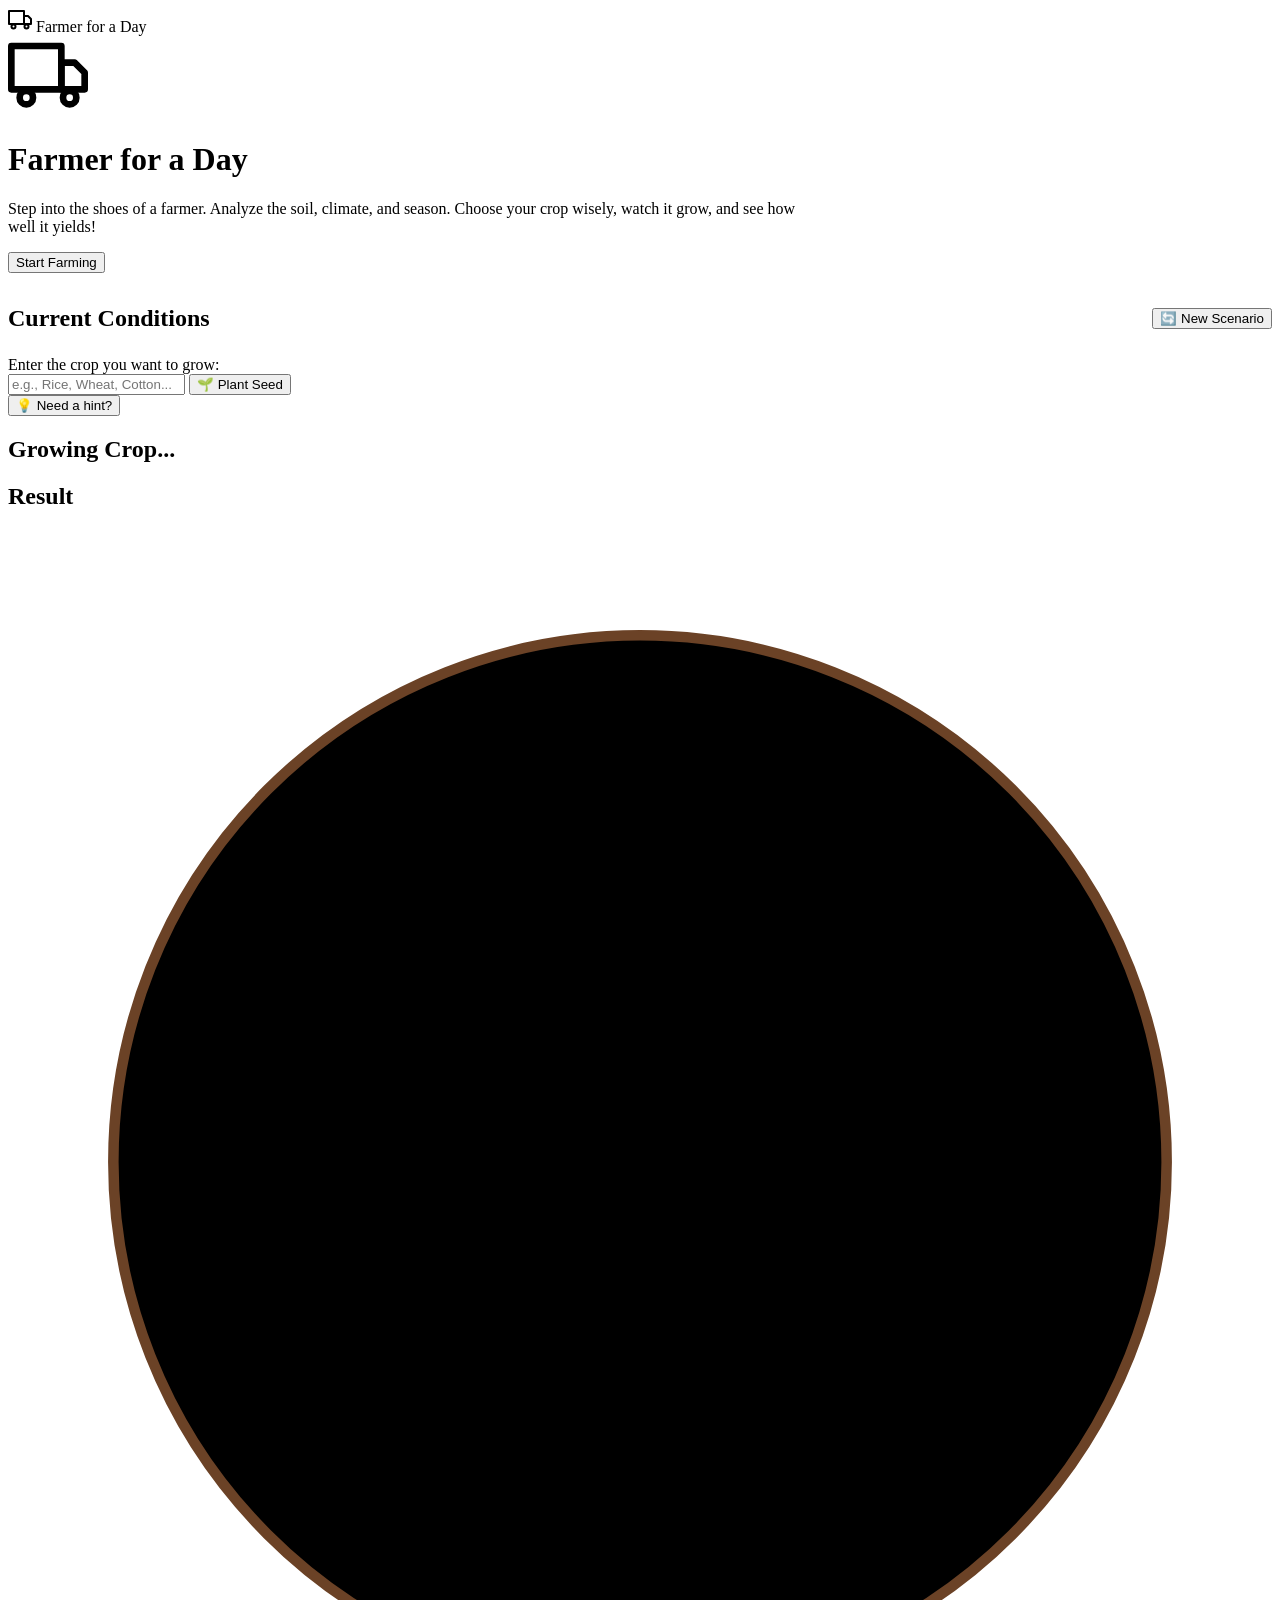
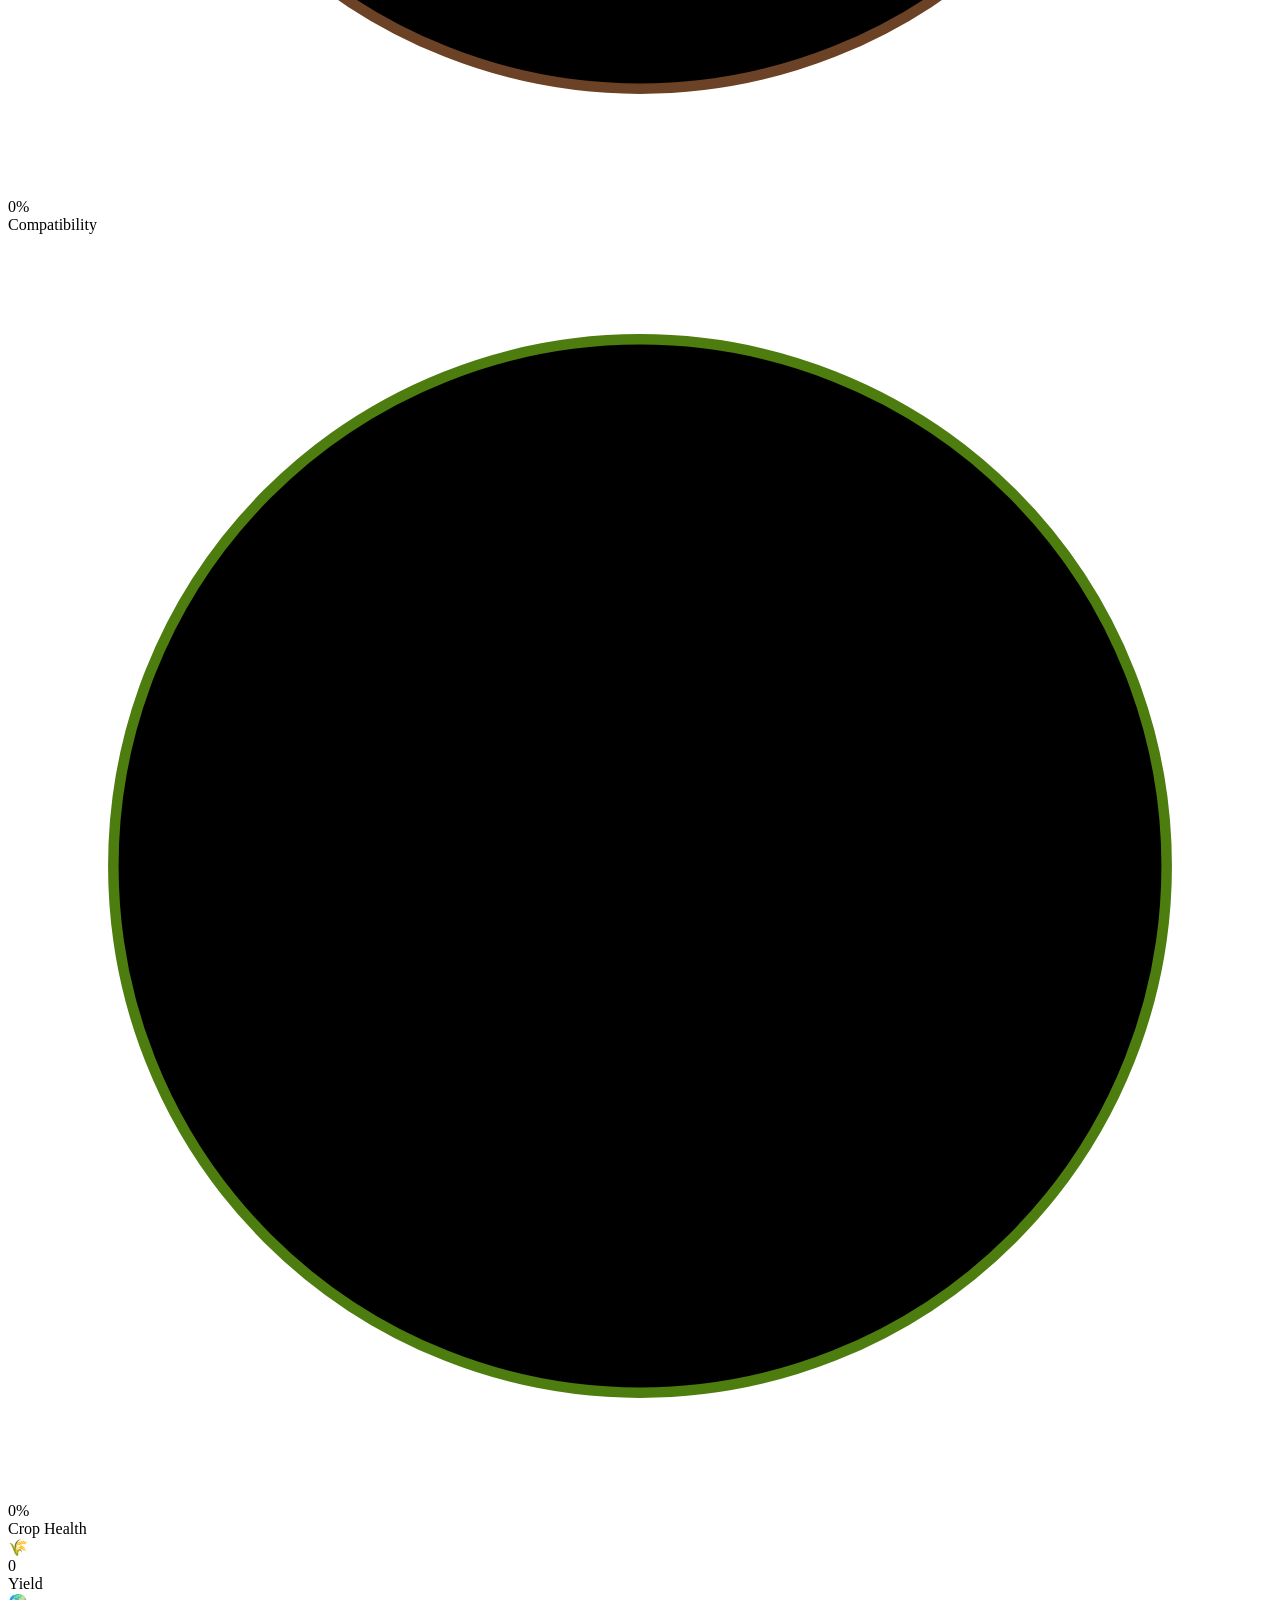
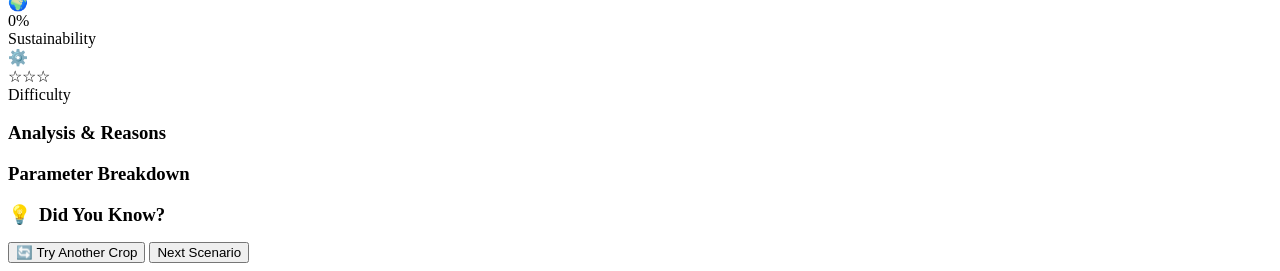
==== commit be1befb7: "Update index.html" ====
--- a/index.html
+++ b/index.html
@@ -1,887 +1,189 @@
-<!DOCTYPE html>
-<html lang="en">
-<head>
-    <meta charset="UTF-8">
-    <meta name="viewport" content="width=device-width, initial-scale=1.0">
-    <title>Farmer for a Day | Agricultural Simulation</title>
-    <link rel="preconnect" href="https://fonts.googleapis.com">
-    <link rel="preconnect" href="https://fonts.gstatic.com" crossorigin>
-    <link href="https://fonts.googleapis.com/css2?family=Lato:wght@400;700;900&family=Merriweather:wght@400;700;900&display=swap" rel="stylesheet">
-    <style>
-        :root {
-            /* Refined Earthy Brown & Gold Theme */
-            --bg-gradient: linear-gradient(135deg, #fdfbf7 0%, #f7e9d7 40%, #e8d5b7 100%);
-            --glass-bg: rgba(255, 252, 245, 0.65);
-            --glass-bg-card: rgba(255, 255, 255, 0.85);
-            --glass-border: rgba(139, 90, 43, 0.15);
-            --text-main: #3e2723;
-            --text-muted: #795548;
-            --primary: #6b4226; /* Rich Espresso Brown */
-            --primary-dark: #4a2c0f;
-            --accent: #d97706; /* Harvest Gold */
-            --green-leaf: #4d7c0f; /* Olive Green */
-            --danger: #b91c1c;
-            --soil: #4e342e;
-            --soil-dark: #3e2723;
-            --shadow-sm: 0 4px 6px -1px rgba(62, 39, 35, 0.08);
-            --shadow-md: 0 10px 15px -3px rgba(62, 39, 35, 0.1);
-            --shadow-lg: 0 25px 50px -12px rgba(62, 39, 35, 0.25);
-            --shadow-glow: 0 0 80px rgba(217, 119, 6, 0.1);
-        }
-
-        * {
-            margin: 0;
-            padding: 0;
-            box-sizing: border-box;
-            font-family: 'Lato', sans-serif;
-        }
-
-        body {
-            min-height: 100vh;
-            background: var(--bg-gradient);
-            color: var(--text-main);
-            overflow-x: hidden;
-            transition: background 1.5s ease;
-            position: relative;
-            display: flex;
-            flex-direction: column;
-        }
-
-        /* Top Navigation Bar */
-        .top-bar {
-            position: fixed;
-            top: 0;
-            left: 0;
-            right: 0;
-            z-index: 100;
-            padding: 1rem 2rem;
-            display: flex;
-            justify-content: space-between;
-            align-items: center;
-            background: rgba(255, 252, 245, 0.8);
-            backdrop-filter: blur(12px);
-            border-bottom: 1px solid var(--glass-border);
-        }
-        .logo {
-            font-family: 'Merriweather', serif;
-            font-weight: 900;
-            font-size: 1.2rem;
-            color: var(--primary-dark);
-            display: flex;
-            align-items: center;
-            gap: 0.5rem;
-        }
-        
-        /* Atmospheric Background Elements */
-        .bg-elements {
-            position: fixed;
-            inset: 0;
-            z-index: 1;
-            pointer-events: none;
-            overflow: hidden;
-        }
-
-        .cloud {
-            position: absolute;
-            background: rgba(255, 251, 235, 0.9);
-            border-radius: 100px;
-            filter: blur(20px);
-            animation: drift linear infinite;
-        }
-        
-        @keyframes drift {
-            from { transform: translateX(-300px); }
-            to { transform: translateX(calc(100vw + 300px)); }
-        }
-
-        .rain-drop {
-            position: absolute;
-            width: 2px;
-            height: 25px;
-            background: linear-gradient(transparent, rgba(107, 66, 38, 0.5));
-            border-radius: 2px;
-            animation: rain-fall linear infinite;
-        }
-
-        @keyframes rain-fall {
-            0% { transform: translateY(-100vh) rotate(15deg); opacity: 0; }
-            10% { opacity: 1; }
-            100% { transform: translateY(110vh) rotate(15deg); opacity: 0.3; }
-        }
-
-        .sun-element {
-            position: absolute;
-            top: 10%;
-            right: 10%;
-            width: 160px;
-            height: 160px;
-            background: radial-gradient(circle, #fef3c7 20%, #f59e0b 40%, transparent 70%);
-            border-radius: 50%;
-            box-shadow: 0 0 120px #f59e0b;
-            animation: sun-pulse 4s ease-in-out infinite;
-            opacity: 0.7;
-            z-index: 1;
-        }
-
-        .sun-rays {
-            position: absolute;
-            top: 10%;
-            right: 10%;
-            width: 160px;
-            height: 160px;
-            animation: spin 30s linear infinite;
-            z-index: 1;
-        }
-
-        @keyframes sun-pulse {
-            0%, 100% { transform: scale(1); opacity: 0.6; }
-            50% { transform: scale(1.1); opacity: 0.8; }
-        }
-        @keyframes spin {
-            from { transform: rotate(0deg); }
-            to { transform: rotate(360deg); }
-        }
-
-        .container {
-            position: relative;
-            z-index: 10;
-            flex: 1;
-            display: flex;
-            align-items: center;
-            justify-content: center;
-            padding: 6rem 1rem 4rem;
-        }
-
-        .screen {
-            width: 100%;
-            max-width: 1100px;
-            background: var(--glass-bg);
-            backdrop-filter: blur(24px) saturate(180%);
-            -webkit-backdrop-filter: blur(24px) saturate(180%);
-            border: 1px solid var(--glass-border);
-            border-radius: 32px;
-            padding: 3rem;
-            box-shadow: var(--shadow-lg), var(--shadow-glow);
-            animation: slideInUp 0.8s cubic-bezier(0.16, 1, 0.3, 1);
-            position: relative;
-        }
-
-        @keyframes slideInUp {
-            from { opacity: 0; transform: translateY(60px) scale(0.96); filter: blur(5px); }
-            to { opacity: 1; transform: translateY(0) scale(1); filter: blur(0); }
-        }
-
-        /* Typography */
-        h1 { font-family: 'Merriweather', serif; font-size: 3.5rem; font-weight: 900; line-height: 1.1; color: var(--primary-dark); margin-bottom: 1rem; }
-        h2 { font-family: 'Merriweather', serif; font-size: 2rem; font-weight: 700; color: var(--primary-dark); margin-bottom: 1rem; }
-        h3 { font-family: 'Merriweather', serif; font-size: 1.25rem; font-weight: 700; color: var(--primary); margin-bottom: 1rem; }
-        p { color: var(--text-muted); line-height: 1.6; }
-        .subtitle { font-size: 1.2rem; text-align: center; max-width: 600px; margin: 0 auto 2.5rem; }
-
-        /* Buttons */
-        .btn {
-            display: inline-flex; align-items: center; justify-content: center; gap: 0.5rem;
-            padding: 1rem 2.5rem; font-size: 1.1rem; font-weight: 700; border: none;
-            border-radius: 16px; cursor: pointer; transition: all 0.3s cubic-bezier(0.16, 1, 0.3, 1);
-            background: var(--primary); color: #fff; box-shadow: var(--shadow-md); text-decoration: none;
-            letter-spacing: 0.5px;
-        }
-        .btn:hover { transform: translateY(-2px); box-shadow: var(--shadow-lg); background: var(--primary-dark); }
-        .btn:active { transform: translateY(0); }
-        .btn-ghost { background: transparent; color: var(--primary-dark); box-shadow: none; border: 2px solid var(--primary-dark); }
-        .btn-ghost:hover { background: rgba(107, 66, 38, 0.05); }
-        .btn-accent { background: var(--accent); }
-        .btn-accent:hover { background: #b45309; }
-        .btn-large { padding: 1.25rem 3rem; font-size: 1.3rem; border-radius: 20px; }
-
-        /* Landing Screen */
-        .landing-content { text-align: center; display: flex; flex-direction: column; align-items: center; }
-        .hero-icon { width: 140px; height: 140px; margin-bottom: 2rem; animation: bounce 3s ease-in-out infinite; }
-        @keyframes bounce { 0%, 100% { transform: translateY(0); } 50% { transform: translateY(-15px); } }
-
-        /* Special Badge */
-        .special-badge {
-            background: rgba(217, 119, 6, 0.12); color: var(--accent); border: 1px solid var(--accent);
-            padding: 0.75rem 1.5rem; border-radius: 50px; font-weight: 700; font-size: 1rem; margin-bottom: 1.5rem; text-align: center;
-            box-shadow: 0 4px 6px rgba(217, 119, 6, 0.1);
-            display: inline-block;
-        }
-
-        /* Scenario Cards */
-        .scenario-grid { display: grid; grid-template-columns: repeat(auto-fit, minmax(160px, 1fr)); gap: 1rem; margin-bottom: 2.5rem; }
-        .info-card {
-            background: var(--glass-bg-card); padding: 1.5rem 1.25rem; border-radius: 20px; text-align: center;
-            border: 1px solid var(--glass-border); box-shadow: var(--shadow-sm); transition: transform 0.3s ease, box-shadow 0.3s ease;
-            position: relative; overflow: hidden;
-        }
-        .info-card::before {
-            content: ''; position: absolute; top: 0; left: 0; right: 0; height: 4px; background: var(--accent); opacity: 0; transition: opacity 0.3s;
-        }
-        .info-card:hover { transform: translateY(-5px); box-shadow: var(--shadow-md); }
-        .info-card:hover::before { opacity: 1; }
-        .info-card .icon-wrapper { width: 48px; height: 48px; margin: 0 auto 1rem; background: rgba(107, 66, 38, 0.08); border-radius: 14px; display: flex; align-items: center; justify-content: center; color: var(--primary); }
-        .info-card .label { font-size: 0.75rem; text-transform: uppercase; letter-spacing: 0.05em; color: var(--text-muted); font-weight: 700; margin-bottom: 0.5rem; }
-        .info-card .value { font-size: 1.2rem; font-weight: 900; color: var(--text-main); font-family: 'Merriweather', serif; }
-
-        /* Input Area */
-        .input-section { background: rgba(255, 251, 235, 0.6); border: 1px solid var(--glass-border); padding: 2rem; border-radius: 24px; box-shadow: var(--shadow-sm); }
-        .input-label { font-weight: 700; color: var(--primary-dark); margin-bottom: 1rem; display: block; font-size: 1.2rem; font-family: 'Merriweather', serif; }
-        .input-group { display: flex; gap: 1rem; margin-bottom: 1rem; }
-        .input-field { flex: 1; padding: 1.25rem 1.5rem; font-size: 1.1rem; border: 2px solid transparent; border-radius: 16px; background: #fff; box-shadow: var(--shadow-sm); outline: none; transition: all 0.2s ease; font-family: 'Lato', sans-serif; color: var(--text-main); }
-        .input-field:focus { border-color: var(--accent); box-shadow: 0 0 0 4px rgba(217, 119, 6, 0.1); }
-        
-        .hint-box { background: rgba(217, 119, 6, 0.08); border: 1px dashed var(--accent); border-radius: 16px; padding: 1rem; margin-top: 1rem; display: none; }
-        .hint-box.show { display: block; animation: fadeInUp 0.5s; }
-        .hint-text { color: var(--accent); font-weight: 600; font-style: italic; }
-        .text-link { background: none; border: none; color: var(--primary); font-weight: 700; cursor: pointer; text-decoration: none; padding: 0.5rem 0; }
-
-        /* Growth Area */
-        .growth-container { display: flex; flex-direction: column; align-items: center; }
-        .progress-bar { width: 100%; max-width: 400px; height: 12px; background: rgba(107, 66, 38, 0.1); border-radius: 6px; margin-bottom: 2rem; overflow: hidden; }
-        .progress-fill { height: 100%; width: 0%; background: linear-gradient(90deg, #d97706, #6b4226); border-radius: 6px; transition: width 0.8s cubic-bezier(0.16, 1, 0.3, 1); box-shadow: 0 0 10px rgba(217, 119, 6, 0.5); }
-
-        .stage-area {
-            width: 100%; max-width: 600px; height: 400px;
-            background: linear-gradient(to bottom, #e6d0b8 0%, #d4b896 60%, #c4a675 100%);
-            border-radius: 24px; position: relative; overflow: hidden; box-shadow: var(--shadow-md); border: 4px solid #fff;
-        }
-        
-        /* 3D Layered Soil Bed */
-        .soil-bed { position: absolute; bottom: 0; width: 100%; height: 80px; background: var(--soil-dark); }
-        .soil-layer-1 { position: absolute; bottom: 60px; width: 100%; height: 20px; background: var(--soil); border-radius: 50% 50% 0 0 / 100% 100% 0 0; box-shadow: inset 0 5px 10px rgba(0,0,0,0.3); }
-        .soil-clump { position: absolute; bottom: 75px; width: 15px; height: 8px; background: var(--soil); border-radius: 50%; }
-
-        .plant-base { position: absolute; bottom: 70px; left: 50%; transform: translateX(-50%); width: 200px; height: 300px; display: flex; justify-content: center; align-items: flex-end; }
-        .plant-stage-svg { position: absolute; bottom: 0; opacity: 0; transform: scale(0.5); transform-origin: bottom center; transition: all 1s cubic-bezier(0.34, 1.56, 0.64, 1); filter: drop-shadow(0 10px 5px rgba(0,0,0,0.1)); }
-        .plant-stage-svg.active { opacity: 1; transform: scale(1); animation: sway 3s ease-in-out infinite; }
-        
-        @keyframes sway {
-            0%, 100% { transform: scale(1) rotate(0deg); }
-            50% { transform: scale(1) rotate(3deg); }
-        }
-
-        /* Results Area */
-        .result-header { text-align: center; margin-bottom: 2rem; }
-        .result-title { font-size: 3rem; font-weight: 900; margin-bottom: 0.5rem; color: var(--primary-dark); }
-        .result-subtitle { font-size: 1.2rem; color: var(--text-muted); }
-
-        .score-grid { display: grid; grid-template-columns: repeat(auto-fit, minmax(160px, 1fr)); gap: 1.5rem; margin-bottom: 2rem; }
-        .score-card { 
-            background: var(--glass-bg-card); 
-            backdrop-filter: blur(10px);
-            padding: 1.5rem; border-radius: 24px; text-align: center; 
-            box-shadow: var(--shadow-md); display: flex; flex-direction: column; align-items: center; 
-            border: 1px solid var(--glass-border); 
-            transition: transform 0.3s ease;
-        }
-        .score-card:hover { transform: translateY(-5px); }
-
-        /* PERFECT CENTERED RING CSS */
-        .ring-wrapper {
-            position: relative;
-            width: 120px;
-            height: 120px;
-            margin: 0 auto 1rem;
-            display: grid;
-            place-items: center; 
-        }
-        .progress-ring {
-            position: absolute;
-            top: 0;
-            left: 0;
-            width: 100%;
-            height: 100%;
-            transform: rotate(-90deg);
-            filter: drop-shadow(0 2px 4px rgba(0,0,0,0.1));
-        }
-        .ring-bg { stroke: rgba(107, 66, 38, 0.15); stroke-width: 8; fill: none; }
-        .ring-fill { stroke-width: 8; fill: none; stroke-linecap: round; transition: stroke-dashoffset 1.5s cubic-bezier(0.16, 1, 0.3, 1); }
-        
-        .ring-text {
-            font-family: 'Merriweather', serif;
-            font-size: 1.8rem;
-            font-weight: 900;
-            color: var(--primary-dark);
-            z-index: 2;
-        }
-
-        .score-icon { font-size: 2.5rem; margin-bottom: 0.5rem; }
-        .score-value-text { font-size: 1.4rem; font-weight: 900; margin-bottom: 0.25rem; color: var(--primary-dark); font-family: 'Merriweather', serif; }
-        .score-label { font-size: 0.85rem; text-transform: uppercase; letter-spacing: 0.05em; color: var(--text-muted); font-weight: 700; margin-top: 0.25rem; }
-        .stars { color: var(--accent); font-size: 1.2rem; letter-spacing: 2px; }
-
-        .info-box { background: #fff; padding: 1.5rem; border-radius: 20px; margin-bottom: 1.5rem; box-shadow: var(--shadow-sm); border: 1px solid var(--glass-border); }
-        .info-grid { display: grid; grid-template-columns: 1fr 1fr; gap: 2rem; }
-        
-        .list-item { display: flex; gap: 0.75rem; margin-bottom: 0.75rem; align-items: flex-start; }
-        .list-item:last-child { margin-bottom: 0; }
-        .list-icon { width: 24px; height: 24px; border-radius: 50%; background: #fee2e2; color: #b91c1c; display: flex; align-items: center; justify-content: center; flex-shrink: 0; font-size: 0.8rem; font-weight: 900; margin-top: 2px; }
-        .list-icon.good { background: #dcfce7; color: #4d7c0f; }
-
-        /* Parameter Breakdown */
-        .param-row { margin-bottom: 1rem; }
-        .param-label { display: flex; justify-content: space-between; font-weight: 700; font-size: 0.9rem; margin-bottom: 0.25rem; color: var(--text-muted); }
-        .param-bar-bg { width: 100%; height: 8px; background: rgba(107, 66, 38, 0.1); border-radius: 4px; overflow: hidden; }
-        .param-bar-fill { height: 100%; width: 0%; border-radius: 4px; transition: width 1.5s cubic-bezier(0.16, 1, 0.3, 1); }
-
-        .chip-container { display: flex; flex-wrap: wrap; gap: 0.5rem; }
-        .chip { padding: 0.5rem 1rem; background: rgba(217, 119, 6, 0.1); color: var(--accent); border-radius: 12px; font-weight: 700; font-size: 0.9rem; border: 1px solid rgba(217, 119, 6, 0.2); display: flex; align-items: center; gap: 0.5rem; }
-
-        .fact-box { background: linear-gradient(135deg, rgba(217, 119, 6, 0.1), rgba(107, 66, 38, 0.1)); border-left: 5px solid var(--accent); padding: 1.5rem; border-radius: 16px; margin-bottom: 2rem; }
-
-        .hidden { display: none !important; }
-        .flex-center { display: flex; justify-content: center; gap: 1rem; flex-wrap: wrap; }
-        .text-danger { color: var(--danger) !important; }
-        .text-success { color: var(--green-leaf) !important; }
-        
-        .confetti-piece { position: fixed; width: 12px; height: 12px; top: -20px; z-index: 1000; animation: confetti-fall linear forwards; }
-        @keyframes confetti-fall { to { transform: translateY(110vh) rotate(720deg); opacity: 0.2; } }
-
-        @media (max-width: 768px) {
-            h1 { font-size: 2.5rem; }
-            .screen { padding: 1.5rem; border-radius: 24px; }
-            .input-group { flex-direction: column; }
-            .info-grid { grid-template-columns: 1fr; }
-            .top-bar { padding: 0.5rem 1rem; }
-        }
-    </style>
-</head>
-<body>
-
-    <!-- Top Navigation -->
-    <div class="top-bar">
-        <div class="logo">
-<svg
-  xmlns="http://www.w3.org/2000/svg"
-  width="24"
-  height="24"
-  viewBox="0 0 24 24"
-  fill="none"
-  stroke="currentColor"
-  stroke-width="2"
-  stroke-linecap="round"
-  stroke-linejoin="round"
->
-  <path d="M1 3h15v13H1z"/>
-  <path d="M16 8h4l3 3v5h-7z"/>
-  <circle cx="5.5" cy="18.5" r="2"/>
-  <circle cx="18.5" cy="18.5" r="2"/>
-</svg>            Farmer for a Day
-        </div>
-    </div>
-
-    <!-- Dynamic Weather Elements -->
-    <div class="bg-elements" id="bg-elements"></div>
-
-    <div class="container">
-        <!-- LANDING SCREEN -->
-        <div id="landing-screen" class="screen" style="max-width: 800px;">
-            <div class="landing-content">
-<svg
-  xmlns="http://www.w3.org/2000/svg"
-  viewBox="0 0 24 24"
-  fill="none"
-  stroke="currentColor"
-  stroke-width="2"
-  stroke-linecap="round"
-  stroke-linejoin="round"
-  style="width: 80px; height: 80px;"
->
-  <path d="M1 3h15v13H1z"/>
-  <path d="M16 8h4l3 3v5h-7z"/>
-  <circle cx="5.5" cy="18.5" r="2"/>
-  <circle cx="18.5" cy="18.5" r="2"/>
-</svg>
-                <h1>Farmer for a Day</h1>
-                <p class="subtitle">Step into the shoes of a farmer. Analyze the soil, climate, and season. Choose your crop wisely, watch it grow, and see how well it yields!</p>
-                <button class="btn btn-large" onclick="startGame()">Start Farming</button>
-            </div>
-        </div>
-
-        <!-- GAME SCREEN -->
-        <div id="game-screen" class="screen hidden">
-            <div style="text-align: center; margin-bottom: 2rem;">
-                <div id="special-condition-box" class="special-badge hidden"></div>
-            </div>
-            <div style="display: flex; justify-content: space-between; align-items: center; margin-bottom: 1.5rem; flex-wrap: wrap; gap: 1rem;">
-                <h2 style="margin: 0;">Current Conditions</h2>
-                <button class="btn btn-ghost" onclick="startGame()">🔄 New Scenario</button>
-            </div>
-            
-            <div id="scenario-cards" class="scenario-grid"></div>
-
-            <div class="input-section">
-                <label class="input-label">Enter the crop you want to grow:</label>
-                <div class="input-group">
-                    <input type="text" id="crop-input" class="input-field" placeholder="e.g., Rice, Wheat, Cotton..." onkeypress="if(event.key==='Enter') growCrop()">
-                    <button class="btn" onclick="growCrop()">🌱 Plant Seed</button>
-                </div>
-                <p id="error-msg" class="text-danger" style="margin-top: 1rem; font-weight: 700; display: none;">Please enter a valid crop from our database (e.g., Rice, Wheat).</p>
-                
-                <button class="text-link" onclick="showHint()">💡 Need a hint?</button>
-                <div id="hint-box" class="hint-box">
-                    <p class="hint-text" id="hint-text"></p>
-                </div>
-            </div>
-        </div>
-
-        <!-- GROWTH SCREEN -->
-        <div id="growth-screen" class="screen hidden" style="max-width: 700px;">
-            <div class="growth-container">
-                <h2 id="growth-title">Growing Crop...</h2>
-                <div class="progress-bar"><div id="progress-fill" class="progress-fill"></div></div>
-                <div class="stage-area">
-                    <div class="soil-bed"></div>
-                    <div class="soil-layer-1"></div>
-                    <div class="soil-clump" style="left: 20%;"></div>
-                    <div class="soil-clump" style="left: 70%;"></div>
-                    <div class="soil-clump" style="left: 45%;"></div>
-                    <div class="plant-base" id="plant-container"></div>
-                </div>
-            </div>
-        </div>
-
-        <!-- RESULT SCREEN -->
-        <div id="result-screen" class="screen hidden">
-            <div class="result-header">
-                <h2 id="result-title" class="result-title">Result</h2>
-                <p class="result-subtitle" id="result-subtitle"></p>
-            </div>
-            
-            <div class="score-grid">
-                <!-- Compatibility -->
-                <div class="score-card">
-                    <div class="ring-wrapper">
-                        <svg class="progress-ring" viewBox="0 0 120 120">
-                            <circle class="ring-bg" cx="60" cy="60" r="50"></circle>
-                            <circle class="ring-fill" cx="60" cy="60" r="50" stroke="#6b4226" id="ring-compat"></circle>
-                        </svg>
-                        <span class="ring-text" id="r-compat">0%</span>
-                    </div>
-                    <div class="score-label">Compatibility</div>
-                </div>
-                <!-- Health -->
-                <div class="score-card">
-                    <div class="ring-wrapper">
-                        <svg class="progress-ring" viewBox="0 0 120 120">
-                            <circle class="ring-bg" cx="60" cy="60" r="50"></circle>
-                            <circle class="ring-fill" cx="60" cy="60" r="50" stroke="#4d7c0f" id="ring-health"></circle>
-                        </svg>
-                        <span class="ring-text" id="r-health">0%</span>
-                    </div>
-                    <div class="score-label">Crop Health</div>
-                </div>
-                <!-- Yield -->
-                <div class="score-card">
-                    <div class="score-icon">🌾</div>
-                    <div class="score-value-text" id="r-yield">0</div>
-                    <div class="score-label">Yield</div>
-                </div>
-                <!-- Sustainability -->
-                <div class="score-card">
-                    <div class="score-icon">🌍</div>
-                    <div class="score-value-text" id="r-sus">0%</div>
-                    <div class="score-label">Sustainability</div>
-                </div>
-                <!-- Difficulty -->
-                <div class="score-card">
-                    <div class="score-icon">⚙️</div>
-                    <div class="score-value-text stars" id="r-diff">☆☆☆</div>
-                    <div class="score-label">Difficulty</div>
-                </div>
-            </div>
-
-            <div class="info-box">
-                <div class="info-grid">
-                    <div>
-                        <h3>Analysis & Reasons</h3>
-                        <div id="r-reasons"></div>
-                    </div>
-                    <div>
-                        <h3>Parameter Breakdown</h3>
-                        <div id="r-params"></div>
-                    </div>
-                </div>
-            </div>
-
-            <div class="info-box" id="better-crops-box" style="display: none;">
-                <h3>Recommended Crops for this Scenario</h3>
-                <div class="chip-container" id="r-better"></div>
-            </div>
-
-            <div class="fact-box">
-                <h3 style="margin-bottom: 0.5rem; display: flex; align-items: center; gap: 0.5rem;"><span>💡</span> Did You Know?</h3>
-                <p style="color: var(--primary-dark);" id="r-fact"></p>
-            </div>
-
-            <div class="flex-center">
-                <button class="btn btn-ghost" onclick="retryScenario()">🔄 Try Another Crop</button>
-                <button class="btn btn-large btn-accent" onclick="startGame()">Next Scenario</button>
-            </div>
-        </div>
-    </div>
-
-    <script>
-        // --- STATE ---
-        let currentScenario = null;
-
-        // --- DATA: 15 DETAILED SCENARIOS ---
-        const scenarios = [
-            { region: 'Punjab', season: 'Kharif', temp: 31, rainfall: 'High', humidity: 72, soil: 'Clay Loam', ph: 6.8, water: 'Abundant', sunlight: 8, special: 'Monsoon onset' },
-            { region: 'Punjab', season: 'Rabi', temp: 17, rainfall: 'Low', humidity: 45, soil: 'Loamy Soil', ph: 7.1, water: 'Medium', sunlight: 7, special: 'Cool weather' },
-            { region: 'Rajasthan', season: 'Summer', temp: 39, rainfall: 'Very Low', humidity: 20, soil: 'Sandy Soil', ph: 8.2, water: 'Low', sunlight: 10, special: 'Extreme heat' },
-            { region: 'Kerala', season: 'Monsoon', temp: 29, rainfall: 'Very High', humidity: 90, soil: 'Laterite Soil', ph: 5.5, water: 'Abundant', sunlight: 5, special: 'Heavy rains' },
-            { region: 'Maharashtra', season: 'Kharif', temp: 28, rainfall: 'Medium', humidity: 60, soil: 'Black Cotton Soil', ph: 7.5, water: 'Medium', sunlight: 7, special: 'Drought-prone' },
-            { region: 'Gujarat', season: 'Summer', temp: 36, rainfall: 'Low', humidity: 35, soil: 'Black Soil', ph: 7.8, water: 'Low', sunlight: 9, special: 'High evaporation' },
-            { region: 'West Bengal', season: 'Monsoon', temp: 30, rainfall: 'Heavy', humidity: 85, soil: 'Alluvial Soil', ph: 6.5, water: 'Abundant', sunlight: 6, special: 'Flood-prone' },
-            { region: 'Tamil Nadu', season: 'Winter', temp: 27, rainfall: 'Medium', humidity: 70, soil: 'Red Soil', ph: 6.0, water: 'Medium', sunlight: 7, special: 'Mild winter' },
-            { region: 'Assam', season: 'Monsoon', temp: 28, rainfall: 'Very Heavy', humidity: 95, soil: 'Alluvial Soil', ph: 5.8, water: 'Abundant', sunlight: 4, special: 'Waterlogged' },
-            { region: 'Himachal Pradesh', season: 'Spring', temp: 18, rainfall: 'Medium', humidity: 50, soil: 'Mountain Soil', ph: 6.2, water: 'Medium', sunlight: 6, special: 'Hilly terrain' },
-            { region: 'Uttar Pradesh', season: 'Rabi', temp: 20, rainfall: 'Low', humidity: 40, soil: 'Loamy Soil', ph: 7.0, water: 'Medium', sunlight: 8, special: 'Fertile plains' },
-            { region: 'Karnataka', season: 'Kharif', temp: 26, rainfall: 'Medium', humidity: 65, soil: 'Red Loam', ph: 6.5, water: 'Medium', sunlight: 7, special: 'Red soil' },
-            { region: 'Andhra Pradesh', season: 'Kharif', temp: 32, rainfall: 'Low', humidity: 55, soil: 'Black Soil', ph: 7.8, water: 'Low', sunlight: 9, special: 'Heatwave' },
-            { region: 'Jammu & Kashmir', season: 'Summer', temp: 15, rainfall: 'Low', humidity: 40, soil: 'Mountain Soil', ph: 6.0, water: 'Medium', sunlight: 8, special: 'Cold nights' },
-            { region: 'Odisha', season: 'Monsoon', temp: 31, rainfall: 'High', humidity: 80, soil: 'Alluvial Soil', ph: 6.2, water: 'Abundant', sunlight: 5, special: 'Cyclone risk' }
-        ];
-
-        // --- DATA: 35 DETAILED CROPS ---
-        const crops = [
-            { name: 'Rice', temp: [22, 32], rain: 5, soil: ['clay', 'alluvial'], ph: [5.5, 6.8], season: ['kharif', 'monsoon'], water: 5, yieldNum: 4.5, diff: 'Medium', dur: '3-6 mo', sus: 70, fact: 'Rice requires standing water during much of its growth.' },
-            { name: 'Wheat', temp: [10, 25], rain: 2, soil: ['loamy', 'alluvial'], ph: [6.0, 7.5], season: ['rabi', 'winter'], water: 3, yieldNum: 3.2, diff: 'Easy', dur: '4 mo', sus: 80, fact: 'Wheat prefers cooler temperatures and is grown in Rabi season.' },
-            { name: 'Cotton', temp: [25, 35], rain: 3, soil: ['black', 'sandy loam'], ph: [6.0, 8.0], season: ['kharif'], water: 3, yieldNum: 2.5, diff: 'Hard', dur: '6-8 mo', sus: 60, fact: 'Cotton grows best in black soil and requires 6-8 months frost-free.' },
-            { name: 'Sugarcane', temp: [20, 35], rain: 4, soil: ['loamy', 'alluvial'], ph: [6.5, 7.5], season: ['kharif', 'summer'], water: 5, yieldNum: 70, diff: 'Medium', dur: '10-12 mo', sus: 65, fact: 'Sugarcane requires lots of water and is a long duration crop.' },
-            { name: 'Maize', temp: [18, 30], rain: 3, soil: ['loamy', 'sandy'], ph: [5.5, 7.0], season: ['kharif'], water: 3, yieldNum: 5.0, diff: 'Easy', dur: '3-4 mo', sus: 75, fact: 'Maize is a versatile crop that can grow in various soils.' },
-            { name: 'Potato', temp: [15, 25], rain: 3, soil: ['loamy', 'sandy'], ph: [5.0, 6.5], season: ['rabi', 'winter'], water: 3, yieldNum: 20, diff: 'Medium', dur: '3-4 mo', sus: 70, fact: 'Potato requires cool climate and well-drained soil.' },
-            { name: 'Mustard', temp: [15, 25], rain: 2, soil: ['loamy', 'alluvial'], ph: [6.0, 7.5], season: ['rabi'], water: 2, yieldNum: 1.5, diff: 'Easy', dur: '4-5 mo', sus: 85, fact: 'Mustard is highly drought resistant and needs cool weather.' },
-            { name: 'Bajra', temp: [25, 35], rain: 1, soil: ['sandy', 'black'], ph: [6.5, 7.5], season: ['kharif', 'summer'], water: 1, yieldNum: 2.0, diff: 'Easy', dur: '3-4 mo', sus: 90, fact: 'Bajra (Pearl Millet) is highly drought-resistant and thrives in arid regions.' },
-            { name: 'Groundnut', temp: [22, 28], rain: 2, soil: ['sandy', 'red'], ph: [5.5, 7.0], season: ['kharif'], water: 2, yieldNum: 1.8, diff: 'Medium', dur: '4-5 mo', sus: 75, fact: 'Groundnut grows best in sandy soil and requires good drainage.' },
-            { name: 'Soybean', temp: [20, 30], rain: 4, soil: ['loamy', 'black'], ph: [6.0, 7.5], season: ['kharif'], water: 4, yieldNum: 2.5, diff: 'Medium', dur: '3-4 mo', sus: 80, fact: 'Soybean enriches soil nitrogen and needs warm, humid weather.' },
-            { name: 'Tea', temp: [18, 30], rain: 5, soil: ['mountain', 'laterite'], ph: [4.5, 6.0], season: ['spring', 'monsoon'], water: 5, yieldNum: 2.0, diff: 'Hard', dur: 'Perennial', sus: 85, fact: 'Tea requires high rainfall and hilly terrains with acidic soil.' },
-            { name: 'Coffee', temp: [18, 28], rain: 4, soil: ['mountain', 'loamy'], ph: [5.5, 6.5], season: ['monsoon'], water: 4, yieldNum: 1.0, diff: 'Hard', dur: 'Perennial', sus: 85, fact: 'Coffee is shade-loving and needs well-drained soil with high organic matter.' },
-            { name: 'Tomato', temp: [18, 28], rain: 3, soil: ['loamy', 'red'], ph: [6.0, 7.0], season: ['rabi', 'kharif'], water: 3, yieldNum: 30, diff: 'Medium', dur: '3-4 mo', sus: 70, fact: 'Tomatoes need well-drained soil and cannot tolerate frost.' },
-            { name: 'Onion', temp: [15, 25], rain: 2, soil: ['sandy', 'loamy'], ph: [6.0, 7.0], season: ['rabi'], water: 2, yieldNum: 25, diff: 'Hard', dur: '4-5 mo', sus: 65, fact: 'Onions require cool weather for growth and warm weather for bulb formation.' },
-            { name: 'Banana', temp: [20, 35], rain: 4, soil: ['loamy', 'alluvial'], ph: [6.0, 7.5], season: ['kharif', 'summer'], water: 5, yieldNum: 50, diff: 'Medium', dur: '10-12 mo', sus: 60, fact: 'Banana is a heavy feeder and requires deep, well-drained soil.' },
-            { name: 'Apple', temp: [10, 20], rain: 3, soil: ['mountain', 'loamy'], ph: [6.0, 7.0], season: ['spring', 'winter'], water: 3, yieldNum: 15, diff: 'Hard', dur: 'Perennial', sus: 80, fact: 'Apples require chilling hours (below 7°C) during winter to break dormancy.' },
-            { name: 'Cabbage', temp: [15, 22], rain: 3, soil: ['loamy', 'sandy'], ph: [6.0, 7.0], season: ['winter', 'rabi'], water: 3, yieldNum: 40, diff: 'Easy', dur: '3-4 mo', sus: 75, fact: 'Cabbage thrives in cool, moist climates and requires fertile soil.' },
-            { name: 'Peas', temp: [10, 20], rain: 2, soil: ['loamy', 'sandy'], ph: [6.0, 7.5], season: ['rabi', 'winter'], water: 2, yieldNum: 8, diff: 'Easy', dur: '3-4 mo', sus: 85, fact: 'Peas are cool-season crops and fix nitrogen in the soil.' },
-            { name: 'Barley', temp: [12, 20], rain: 2, soil: ['loamy', 'sandy'], ph: [6.5, 8.0], season: ['rabi'], water: 2, yieldNum: 2.5, diff: 'Easy', dur: '4 mo', sus: 85, fact: 'Barley is highly tolerant of drought and salinity.' },
-            { name: 'Sunflower', temp: [20, 30], rain: 2, soil: ['loamy', 'black'], ph: [6.0, 7.5], season: ['kharif', 'spring'], water: 2, yieldNum: 2.0, diff: 'Medium', dur: '3-4 mo', sus: 80, fact: 'Sunflowers require full sun and are drought-resistant.' },
-            { name: 'Chickpea', temp: [15, 25], rain: 1, soil: ['loamy', 'sandy'], ph: [6.0, 8.0], season: ['rabi'], water: 1, yieldNum: 1.8, diff: 'Easy', dur: '4 mo', sus: 90, fact: 'Chickpea (Gram) is a hardy rabi crop that fixes nitrogen.' },
-            { name: 'Jowar', temp: [25, 35], rain: 2, soil: ['sandy', 'black'], ph: [6.0, 8.0], season: ['kharif'], water: 2, yieldNum: 2.5, diff: 'Easy', dur: '4-5 mo', sus: 85, fact: 'Jowar (Sorghum) is extremely drought-resistant and used for fodder and grain.' },
-            { name: 'Orange', temp: [15, 30], rain: 3, soil: ['loamy', 'sandy'], ph: [6.0, 7.5], season: ['spring', 'winter'], water: 3, yieldNum: 20, diff: 'Hard', dur: 'Perennial', sus: 75, fact: 'Oranges require a tropical to subtropical climate with well-drained soil.' },
-            { name: 'Mango', temp: [20, 35], rain: 3, soil: ['loamy', 'alluvial'], ph: [5.5, 7.5], season: ['summer', 'spring'], water: 3, yieldNum: 15, diff: 'Medium', dur: 'Perennial', sus: 80, fact: 'Mango is the king of fruits and requires a distinct dry season before flowering.' },
-            { name: 'Carrot', temp: [15, 22], rain: 2, soil: ['sandy', 'loamy'], ph: [5.5, 7.0], season: ['rabi', 'winter'], water: 2, yieldNum: 25, diff: 'Medium', dur: '3 mo', sus: 80, fact: 'Carrots prefer deep, loose, sandy soil for proper root development.' },
-            { name: 'Radish', temp: [10, 20], rain: 2, soil: ['sandy', 'loamy'], ph: [6.0, 7.0], season: ['winter', 'rabi'], water: 2, yieldNum: 30, diff: 'Easy', dur: '1-2 mo', sus: 85, fact: 'Radish is a fast-growing cool-season crop.' },
-            { name: 'Spinach', temp: [10, 20], rain: 3, soil: ['loamy', 'sandy'], ph: [6.0, 7.5], season: ['winter', 'rabi'], water: 3, yieldNum: 15, diff: 'Easy', dur: '1-2 mo', sus: 90, fact: 'Spinach is rich in iron and grows quickly in cool, moist conditions.' },
-            { name: 'Brinjal', temp: [20, 30], rain: 3, soil: ['loamy', 'sandy'], ph: [6.0, 7.5], season: ['kharif', 'rabi'], water: 3, yieldNum: 25, diff: 'Medium', dur: '4 mo', sus: 75, fact: 'Brinjal (Eggplant) requires a warm climate and fertile soil.' },
-            { name: 'Cauliflower', temp: [15, 22], rain: 3, soil: ['loamy', 'sandy'], ph: [6.0, 7.5], season: ['winter', 'rabi'], water: 3, yieldNum: 30, diff: 'Medium', dur: '3-4 mo', sus: 70, fact: 'Cauliflower is sensitive to temperature changes and requires consistent moisture.' },
-            { name: 'Grapes', temp: [20, 30], rain: 2, soil: ['sandy', 'loamy'], ph: [6.5, 7.5], season: ['spring', 'winter'], water: 2, yieldNum: 30, diff: 'Hard', dur: 'Perennial', sus: 70, fact: 'Grapes require a long, warm, dry summer for proper ripening.' },
-            { name: 'Papaya', temp: [25, 35], rain: 3, soil: ['loamy', 'sandy'], ph: [6.0, 7.0], season: ['summer', 'monsoon'], water: 3, yieldNum: 50, diff: 'Medium', dur: 'Perennial', sus: 75, fact: 'Papaya is a fast-growing tropical plant that requires good drainage.' },
-            { name: 'Pomegranate', temp: [20, 35], rain: 2, soil: ['loamy', 'sandy'], ph: [6.5, 8.0], season: ['spring', 'summer'], water: 2, yieldNum: 15, diff: 'Hard', dur: 'Perennial', sus: 80, fact: 'Pomegranate is highly drought-resistant and thrives in semi-arid conditions.' },
-            { name: 'Watermelon', temp: [25, 35], rain: 2, soil: ['sandy', 'loamy'], ph: [6.0, 7.5], season: ['summer'], water: 2, yieldNum: 40, diff: 'Medium', dur: '3-4 mo', sus: 70, fact: 'Watermelon requires a long, warm growing season and well-drained soil.' }
-        ];
-
-        const rainMap = { 'very low': 1, 'low': 2, 'medium': 3, 'high': 4, 'heavy': 4, 'very high': 5, 'very heavy': 5, 'abundant': 5 };
-
-        // --- SVG ICONS ---
-        const icons = {
-            location: '<svg width="24" height="24" viewBox="0 0 24 24" fill="none" stroke="currentColor" stroke-width="2" stroke-linecap="round" stroke-linejoin="round"><path d="M21 10c0 7-9 13-9 13s-9-6-9-13a9 9 0 0118 0z"/><circle cx="12" cy="10" r="3"/></svg>',
-            season: '<svg width="24" height="24" viewBox="0 0 24 24" fill="none" stroke="currentColor" stroke-width="2" stroke-linecap="round" stroke-linejoin="round"><path d="M12 2v2M12 20v2M4.93 4.93l1.41 1.41M17.66 17.66l1.41 1.41M2 12h2M20 12h2M6.34 17.66l-1.41 1.41M19.07 4.93l-1.41 1.41"/><circle cx="12" cy="12" r="4"/></svg>',
-            temp: '<svg width="24" height="24" viewBox="0 0 24 24" fill="none" stroke="currentColor" stroke-width="2" stroke-linecap="round" stroke-linejoin="round"><path d="M14 14.76V3.5a2.5 2.5 0 00-5 0v11.26a4.5 4.5 0 105 0z"/></svg>',
-            rain: '<svg width="24" height="24" viewBox="0 0 24 24" fill="none" stroke="currentColor" stroke-width="2" stroke-linecap="round" stroke-linejoin="round"><path d="M16 13v8M8 13v8M12 15v8M20 16.58A5 5 0 0018 7h-1.26A8 8 0 104 15.25"/></svg>',
-            water: '<svg width="24" height="24" viewBox="0 0 24 24" fill="none" stroke="currentColor" stroke-width="2" stroke-linecap="round" stroke-linejoin="round"><path d="M12 2.69l5.66 5.66a8 8 0 11-11.31 0z"/></svg>',
-            soil: '<svg width="24" height="24" viewBox="0 0 24 24" fill="none" stroke="currentColor" stroke-width="2" stroke-linecap="round" stroke-linejoin="round"><path d="M2 22c1.25-.987 2.27-1.975 3.9-2 2.5-.03 3.78 2 6.1 2 2.3-.022 3.58-2 6.1-2 1.63.025 2.65 1.013 3.9 2M2 16c1.25-.987 2.27-1.975 3.9-2 2.5-.03 3.78 2 6.1 2 2.3-.022 3.58-2 6.1-2 1.63.025 2.65 1.013 3.9 2M2 10c1.25-.987 2.27-1.975 3.9-2 2.5-.03 3.78 2 6.1 2 2.3-.022 3.58-2 6.1-2 1.63.025 2.65 1.013 3.9 2"/></svg>',
-            sun: '<svg width="24" height="24" viewBox="0 0 24 24" fill="none" stroke="currentColor" stroke-width="2" stroke-linecap="round" stroke-linejoin="round"><circle cx="12" cy="12" r="5"/><path d="M12 1v2M12 21v2M4.22 4.22l1.42 1.42M18.36 18.36l1.42 1.42M1 12h2M21 12h2M4.22 19.78l1.42-1.42M18.36 5.64l1.42-1.42"/></svg>',
-            ph: '<svg width="24" height="24" viewBox="0 0 24 24" fill="none" stroke="currentColor" stroke-width="2" stroke-linecap="round" stroke-linejoin="round"><path d="M9 3v18M3 9h18M15 3v18"/></svg>',
-            check: '<svg width="16" height="16" viewBox="0 0 24 24" fill="none" stroke="currentColor" stroke-width="3" stroke-linecap="round" stroke-linejoin="round"><polyline points="20 6 9 17 4 12"/></svg>'
-        };
-
-        // --- LUSH DETAILED PLANT SVG STAGES ---
-        const plantStages = {
-            seed: `<svg class="plant-stage-svg" width="100" height="120" viewBox="0 0 100 120"><defs><radialGradient id="seedG" cx="50%" cy="50%" r="50%"><stop offset="0%" stop-color="#8d6e63" /><stop offset="100%" stop-color="#3e2723" /></radialGradient></defs><ellipse cx="50" cy="100" rx="12" ry="8" fill="url(#seedG)" /></svg>`,
-            sprout: `<svg class="plant-stage-svg" width="120" height="140" viewBox="0 0 120 140"><defs><linearGradient id="leafG1" x1="0%" y1="0%" x2="100%" y2="100%"><stop offset="0%" stop-color="#8bc34a" /><stop offset="100%" stop-color="#4d7c0f" /></linearGradient></defs><path d="M60 110 L60 80" stroke="#4d7c0f" stroke-width="4" stroke-linecap="round" /><path d="M60 80 C40 70, 30 60, 35 50 C50 50, 60 60, 60 80" fill="url(#leafG1)" /><path d="M60 80 C80 70, 90 60, 85 50 C70 50, 60 60, 60 80" fill="url(#leafG1)" transform="scale(-1, 1) translate(-120, 0)" /></svg>`,
-            plant: `<svg class="plant-stage-svg" width="160" height="220" viewBox="0 0 160 220"><defs><linearGradient id="leafG2" x1="0%" y1="0%" x2="100%" y2="100%"><stop offset="0%" stop-color="#8bc34a" /><stop offset="100%" stop-color="#4d7c0f" /></linearGradient></defs><path d="M80 200 L80 40" stroke="#4d7c0f" stroke-width="6" stroke-linecap="round" /><path d="M80 140 C40 130, 20 110, 20 90 C50 90, 80 100, 80 140" fill="url(#leafG2)" /><path d="M80 90 C120 80, 140 60, 140 40 C110 40, 80 50, 80 90" fill="url(#leafG2)" /><path d="M80 60 C50 50, 40 30, 40 10 C70 10, 80 30, 80 60" fill="url(#leafG2)" /></svg>`,
-            flower: `<svg class="plant-stage-svg" width="160" height="260" viewBox="0 0 160 260"><defs><linearGradient id="leafG3" x1="0%" y1="0%" x2="100%" y2="100%"><stop offset="0%" stop-color="#8bc34a" /><stop offset="100%" stop-color="#4d7c0f" /></linearGradient><radialGradient id="flowerG" cx="50%" cy="50%" r="50%"><stop offset="0%" stop-color="#fbbf24" /><stop offset="100%" stop-color="#d97706" /></radialGradient></defs><path d="M80 240 L80 40" stroke="#4d7c0f" stroke-width="6" stroke-linecap="round" /><path d="M80 180 C40 170, 20 150, 20 130 C50 130, 80 140, 80 180" fill="url(#leafG3)" /><path d="M80 130 C120 120, 140 100, 140 80 C110 80, 80 90, 80 130" fill="url(#leafG3)" /><circle cx="80" cy="30" r="15" fill="url(#flowerG)" /><circle cx="80" cy="30" r="8" fill="#fef3c7" /><circle cx="60" cy="50" r="8" fill="#f59e0b" /><circle cx="100" cy="50" r="8" fill="#f59e0b" /></svg>`,
-            harvest: `<svg class="plant-stage-svg" width="160" height="300" viewBox="0 0 160 300"><defs><linearGradient id="leafG4" x1="0%" y1="0%" x2="100%" y2="100%"><stop offset="0%" stop-color="#8bc34a" /><stop offset="100%" stop-color="#4d7c0f" /></linearGradient><linearGradient id="grainG" x1="0%" y1="0%" x2="0%" y2="100%"><stop offset="0%" stop-color="#fbbf24" /><stop offset="100%" stop-color="#b45309" /></linearGradient></defs><path d="M80 280 L80 40" stroke="#4d7c0f" stroke-width="6" stroke-linecap="round" /><path d="M80 200 C40 190, 20 170, 20 150 C50 150, 80 160, 80 200" fill="url(#leafG4)" /><path d="M80 150 C120 140, 140 120, 140 100 C110 100, 80 110, 80 150" fill="url(#leafG4)" /><path d="M80 40 C60 10, 80 0, 80 0 C80 0, 100 10, 80 40" fill="url(#grainG)" /><path d="M60 50 C40 20, 60 10, 60 10 C60 10, 80 20, 60 50" fill="url(#grainG)" /><path d="M100 50 C120 20, 100 10, 100 10 C100 10, 80 20, 100 50" fill="url(#grainG)" /></svg>`,
-            dead: `<svg class="plant-stage-svg" width="160" height="220" viewBox="0 0 160 220"><defs><linearGradient id="deadG" x1="0%" y1="0%" x2="100%" y2="100%"><stop offset="0%" stop-color="#8d6e63" /><stop offset="100%" stop-color="#3e2723" /></linearGradient></defs><path d="M80 200 L100 40" stroke="#3e2723" stroke-width="6" stroke-linecap="round" transform="rotate(15 80 200)" /><path d="M90 140 C120 130, 140 110, 140 90 C110 90, 90 100, 90 140" fill="url(#deadG)" transform="rotate(15 80 200)" /><path d="M90 90 C60 80, 40 60, 40 40 C70 40, 90 50, 90 90" fill="url(#deadG)" transform="rotate(15 80 200)" /></svg>`
-        };
-
-        // --- DOM ELEMENTS ---
-        const landingScreen = document.getElementById('landing-screen');
-        const gameScreen = document.getElementById('game-screen');
-        const growthScreen = document.getElementById('growth-screen');
-        const resultScreen = document.getElementById('result-screen');
-        const bgElements = document.getElementById('bg-elements');
-
-        // --- GAME LOGIC ---
-
-        function startGame() {
-            currentScenario = scenarios[Math.floor(Math.random() * scenarios.length)];
-            renderScenario(currentScenario);
-            updateWeatherTheme(currentScenario);
-            
-            switchScreen(gameScreen);
-            document.getElementById('crop-input').value = '';
-            document.getElementById('error-msg').style.display = 'none';
-            document.getElementById('hint-box').classList.remove('show');
-        }
-
-        function retryScenario() {
-            switchScreen(gameScreen);
-            document.getElementById('crop-input').value = '';
-            document.getElementById('error-msg').style.display = 'none';
-            document.getElementById('hint-box').classList.remove('show');
-        }
-
-        function switchScreen(screen) {
-            [landingScreen, gameScreen, growthScreen, resultScreen].forEach(s => s.classList.add('hidden'));
-            screen.classList.remove('hidden');
-        }
-
-        function renderScenario(s) {
-            const specialBox = document.getElementById('special-condition-box');
-            if (s.special) {
-                specialBox.innerText = `⚠️ Special Condition: ${s.special}`;
-                specialBox.classList.remove('hidden');
-            } else {
-                specialBox.classList.add('hidden');
-            }
-
-            const cards = [
-                { icon: icons.location, label: 'Region', value: s.region },
-                { icon: icons.season, label: 'Season', value: s.season },
-                { icon: icons.temp, label: 'Temperature', value: `${s.temp}°C` },
-                { icon: icons.rain, label: 'Rainfall', value: s.rainfall },
-                { icon: icons.water, label: 'Water', value: s.water },
-                { icon: icons.soil, label: 'Soil', value: s.soil },
-                { icon: icons.sun, label: 'Sunlight', value: `${s.sunlight} Hrs` },
-                { icon: icons.ph, label: 'Soil pH', value: s.ph }
-            ];
-
-            document.getElementById('scenario-cards').innerHTML = cards.map(c => `
-                <div class="info-card">
-                    <div class="icon-wrapper">${c.icon}</div>
-                    <div class="label">${c.label}</div>
-                    <div class="value">${c.value}</div>
-                </div>
-            `).join('');
-        }
-
-        function showHint() {
-            const s = currentScenario;
-            let hint = "";
-            if (s.temp > 35) hint = "It's very hot! Try a heat-resistant crop like Bajra, Jowar, or Groundnut.";
-            else if (s.temp < 20) hint = "It's quite cold. Try Wheat, Mustard, or Apple.";
-            else if (s.soil.toLowerCase().includes('black')) hint = "Black soil is perfect for Cotton, Soybean, or Sunflower.";
-            else if (s.soil.toLowerCase().includes('sandy')) hint = "Sandy soil drains fast. Try Groundnut, Bajra, or Watermelon.";
-            else if (s.soil.toLowerCase().includes('mountain')) hint = "Mountain soil is great for Tea, Coffee, or Apple.";
-            else if (s.rainfall.toLowerCase().includes('high') || s.rainfall.toLowerCase().includes('heavy')) hint = "Lots of rain! Rice or Sugarcane would love this.";
-            else hint = "Try a versatile crop like Maize or Wheat.";
-            
-            document.getElementById('hint-text').innerText = hint;
-            document.getElementById('hint-box').classList.add('show');
-        }
-
-        function updateWeatherTheme(s) {
-            bgElements.innerHTML = '';
-            document.body.style.background = 'var(--bg-gradient)';
-
-            if (s.temp > 35) {
-                document.body.style.background = 'linear-gradient(135deg, #fef3c7 0%, #fde68a 50%, #f59e0b 100%)';
-                const sunCore = document.createElement('div'); sunCore.className = 'sun-element'; bgElements.appendChild(sunCore);
-                const sunRays = document.createElement('div'); sunRays.className = 'sun-rays';
-                sunRays.innerHTML = `<svg width="160" height="160" viewBox="0 0 100 100"><path d="M50 0 L55 45 L50 50 L45 45 Z" fill="#f59e0b" opacity="0.6"/><path d="M100 50 L55 55 L50 50 L55 45 Z" fill="#f59e0b" opacity="0.6"/><path d="M50 100 L55 55 L50 50 L45 55 Z" fill="#f59e0b" opacity="0.6"/><path d="M0 50 L45 55 L50 50 L45 45 Z" fill="#f59e0b" opacity="0.6"/></svg>`;
-                bgElements.appendChild(sunRays);
-                for(let i=0; i<2; i++) { const cloud = document.createElement('div'); cloud.className = 'cloud'; cloud.style.width = '300px'; cloud.style.height = '80px'; cloud.style.top = `${10 + i * 20}%`; cloud.style.animationDuration = `${40 + i * 10}s`; bgElements.appendChild(cloud); }
-            } else if (s.rainfall.toLowerCase().includes('high') || s.rainfall.toLowerCase().includes('heavy') || s.season === 'Monsoon') {
-                document.body.style.background = 'linear-gradient(135deg, #8d6e63 0%, #a1887f 50%, #d7ccc8 100%)';
-                for(let i=0; i<80; i++) { const drop = document.createElement('div'); drop.className = 'rain-drop'; drop.style.left = `${Math.random()*100}%`; drop.style.animationDuration = `${0.5 + Math.random() * 0.5}s`; drop.style.animationDelay = `${Math.random()*2}s`; bgElements.appendChild(drop); }
-            } else if (s.temp < 20) {
-                document.body.style.background = 'linear-gradient(135deg, #eceff1 0%, #cfd8dc 50%, #b0bec5 100%)';
-            }
-        }
-
-        function growCrop() {
-            const inputVal = document.getElementById('crop-input').value.trim().toLowerCase();
-            const crop = crops.find(c => c.name.toLowerCase() === inputVal);
-
-            if (!crop) { document.getElementById('error-msg').style.display = 'block'; return; }
-            document.getElementById('error-msg').style.display = 'none';
-            
-            const result = analyzeCrop(crop, currentScenario);
-            switchScreen(growthScreen);
-            document.getElementById('growth-title').innerText = `Growing ${crop.name}...`;
-            animateGrowth(result, crop);
-        }
-
-        function analyzeCrop(crop, s) {
-            let score = 100; let reasons = []; let isGood = [];
-            let params = { temp: 100, rain: 100, soil: 100, season: 100, ph: 100 };
-
-            if (s.temp < crop.temp[0] - 5 || s.temp > crop.temp[1] + 5) { score -= 30; params.temp = 0; reasons.push({text: `Temperature ${s.temp}°C is highly unsuitable (Ideal: ${crop.temp[0]}-${crop.temp[1]}°C).`, good: false}); } 
-            else if (s.temp < crop.temp[0] || s.temp > crop.temp[1]) { score -= 10; params.temp = 60; reasons.push({text: `Temperature is slightly out of ideal range.`, good: false}); } 
-            else { isGood.push('Temperature is perfect.'); }
-
-            const sRain = rainMap[s.rainfall.toLowerCase()] || 3;
-            if (Math.abs(sRain - crop.rain) >= 3) { score -= 25; params.rain = 0; reasons.push({text: `${s.rainfall} rainfall is highly unsuitable.`, good: false}); } 
-            else if (Math.abs(sRain - crop.rain) === 2) { score -= 10; params.rain = 60; reasons.push({text: `Rainfall levels are not optimal.`, good: false}); } 
-            else { isGood.push('Rainfall is optimal.'); }
-
-            const sSoil = s.soil.toLowerCase();
-            const soilMatch = crop.soil.some(c => sSoil.includes(c));
-            if (!soilMatch) { score -= 20; params.soil = 0; reasons.push({text: `${s.soil} is not suitable for ${crop.name}.`, good: false}); } 
-            else { isGood.push('Soil type is correct.'); }
-
-            if (!crop.season.includes(s.season.toLowerCase())) { score -= 10; params.season = 0; reasons.push({text: `${s.season} is not the ideal season.`, good: false}); } 
-            else { isGood.push('Season is perfect.'); }
-
-            if (s.ph < crop.ph[0] || s.ph > crop.ph[1]) { score -= 10; params.ph = 0; reasons.push({text: `Soil pH ${s.ph} is outside the ideal range.`, good: false}); } 
-            else { isGood.push('pH level is balanced.'); }
-
-            score = Math.max(0, Math.round(score));
-
-            let finalYield = 0;
-            if (score >= 85) { finalYield = crop.yieldNum; } 
-            else if (score >= 40) { finalYield = parseFloat((crop.yieldNum * (score / 100)).toFixed(1)); } 
-            else { finalYield = parseFloat((crop.yieldNum * 0.1).toFixed(1)); }
-
-            const finalReasons = [...reasons, ...isGood.map(g => ({text: g, good: true}))];
-            return { score, finalYield, reasons: finalReasons, crop, params };
-        }
-
-        function animateGrowth(result, crop) {
-            const container = document.getElementById('plant-container');
-            const progress = document.getElementById('progress-fill');
-            container.innerHTML = ''; progress.style.width = '0%';
-
-            let maxStage = 4; 
-            if (result.score < 85) maxStage = 2; 
-            if (result.score < 65) maxStage = 1; 
-            if (result.score < 40) maxStage = 5; 
-
-            let stagesHtml = '';
-            stagesHtml += plantStages.seed.replace('class="plant-stage-svg"', 'class="plant-stage-svg" id="stage-0"');
-            stagesHtml += plantStages.sprout.replace('class="plant-stage-svg"', 'class="plant-stage-svg" id="stage-1"');
-            stagesHtml += plantStages.plant.replace('class="plant-stage-svg"', 'class="plant-stage-svg" id="stage-2"');
-            if (result.score > 65) stagesHtml += plantStages.flower.replace('class="plant-stage-svg"', 'class="plant-stage-svg" id="stage-3"');
-            if (result.score > 85) stagesHtml += plantStages.harvest.replace('class="plant-stage-svg"', 'class="plant-stage-svg" id="stage-4"');
-            if (result.score < 40) stagesHtml += plantStages.dead.replace('class="plant-stage-svg"', 'class="plant-stage-svg" id="stage-5"');
-            
-            container.innerHTML = stagesHtml;
-
-            let curr = 0;
-            const interval = setInterval(() => {
-                if (curr <= maxStage) {
-                    const stageEl = document.getElementById(`stage-${curr}`);
-                    if(stageEl) stageEl.classList.add('active');
-                    if (curr > 0) { const prevEl = document.getElementById(`stage-${curr-1}`); if(prevEl) prevEl.style.opacity = '0.3'; }
-                    progress.style.width = `${(curr / 5) * 100}%`;
-                    curr++;
-                } else {
-                    clearInterval(interval);
-                    progress.style.width = '100%';
-                    setTimeout(() => showResult(result), 1000);
-                }
-            }, 1000);
-        }
-
-        function showResult(result) {
-            switchScreen(resultScreen);
-            const r = result;
-            const healthScore = r.score > 85 ? 95 : r.score > 65 ? 74 : r.score > 40 ? 40 : 5;
-
-            document.getElementById('result-title').innerText = r.score > 85 ? '🎉 Excellent Choice!' : r.score > 65 ? '👍 Good Choice' : r.score > 40 ? '⚠️ Poor Choice' : '🥀 Crop Failed';
-            document.getElementById('result-title').className = `result-title ${r.score > 65 ? 'text-success' : r.score > 40 ? '' : 'text-danger'}`;
-            document.getElementById('result-subtitle').innerText = r.score > 85 ? `${r.crop.name} grows extremely well under these conditions.` : 'Review the analysis below to improve your next harvest.';
-            
-            document.getElementById('r-compat').innerText = '0%';
-            document.getElementById('r-health').innerText = '0%';
-            
-            const stars = r.crop.diff === 'Easy' ? '★☆☆' : r.crop.diff === 'Medium' ? '★★☆' : '★★★';
-            document.getElementById('r-diff').innerText = stars;
-            document.getElementById('r-sus').innerText = r.crop.sus + '%';
-            
-            // Animate Numbers
-            animateValue('r-yield', 0, r.finalYield, 1500, "", " t/ha");
-            
-            setTimeout(() => {
-                setRing('ring-compat', r.score);
-                setRing('ring-health', healthScore);
-                document.getElementById('r-compat').innerText = r.score + '%';
-                document.getElementById('r-health').innerText = healthScore + '%';
-            }, 200);
-
-            const reasonsHtml = r.reasons.map(res => `
-                <div class="list-item">
-                    <div class="list-icon ${res.good ? 'good' : ''}">${res.good ? icons.check : '!'}</div>
-                    <div style="font-weight: 500; color: var(--text-main);">${res.text}</div>
-                </div>
-            `).join('');
-            document.getElementById('r-reasons').innerHTML = reasonsHtml;
-
-            const paramsHtml = `
-                <div class="param-row"><div class="param-label"><span>Temperature</span><span>${r.params.temp}%</span></div><div class="param-bar-bg"><div class="param-bar-fill" style="background: ${r.params.temp > 50 ? 'var(--green-leaf)' : 'var(--danger)'};" data-width="${r.params.temp}"></div></div></div>
-                <div class="param-row"><div class="param-label"><span>Rainfall</span><span>${r.params.rain}%</span></div><div class="param-bar-bg"><div class="param-bar-fill" style="background: ${r.params.rain > 50 ? 'var(--green-leaf)' : 'var(--danger)'};" data-width="${r.params.rain}"></div></div></div>
-                <div class="param-row"><div class="param-label"><span>Soil Type</span><span>${r.params.soil}%</span></div><div class="param-bar-bg"><div class="param-bar-fill" style="background: ${r.params.soil > 50 ? 'var(--green-leaf)' : 'var(--danger)'};" data-width="${r.params.soil}"></div></div></div>
-                <div class="param-row"><div class="param-label"><span>Season</span><span>${r.params.season}%</span></div><div class="param-bar-bg"><div class="param-bar-fill" style="background: ${r.params.season > 50 ? 'var(--green-leaf)' : 'var(--danger)'};" data-width="${r.params.season}"></div></div></div>
-                <div class="param-row"><div class="param-label"><span>Soil pH</span><span>${r.params.ph}%</span></div><div class="param-bar-bg"><div class="param-bar-fill" style="background: ${r.params.ph > 50 ? 'var(--green-leaf)' : 'var(--danger)'};" data-width="${r.params.ph}"></div></div></div>
-            `;
-            document.getElementById('r-params').innerHTML = paramsHtml;
-
-            setTimeout(() => { document.querySelectorAll('.param-bar-fill').forEach(bar => { bar.style.width = bar.dataset.width + '%'; }); }, 300);
-
-            document.getElementById('r-fact').innerText = r.crop.fact;
-
-            if (r.score < 85) {
-                document.getElementById('better-crops-box').style.display = 'block';
-                const better = crops.filter(c => { return analyzeCrop(c, currentScenario).score > 85 && c.name !== r.crop.name; }).slice(0, 3);
-                if(better.length > 0) { document.getElementById('r-better').innerHTML = better.map(c => `<div class="chip">${icons.check} ${c.name}</div>`).join(''); } 
-                else { document.getElementById('r-better').innerHTML = '<div class="chip">No perfect matches found.</div>'; }
-            } else {
-                document.getElementById('better-crops-box').style.display = 'none';
-            }
-
-            if (r.score > 85) createConfetti();
-        }
-
-        function animateValue(id, start, end, duration, prefix = "", suffix = "") {
-            const obj = document.getElementById(id);
-            let startTimestamp = null;
-            const step = (timestamp) => {
-                if (!startTimestamp) startTimestamp = timestamp;
-                const progress = Math.min((timestamp - startTimestamp) / duration, 1);
-                const value = Math.floor(progress * (end - start) + start);
-                obj.innerHTML = `${prefix}${value.toLocaleString('en-IN')}${suffix}`;
-                if (progress < 1) { window.requestAnimationFrame(step); }
-            };
-            window.requestAnimationFrame(step);
-        }
-
-        function setRing(id, percent) {
-            const circle = document.getElementById(id);
-            if (!circle) return;
-            const radius = 50; 
-            const circumference = 2 * Math.PI * radius;
-            circle.style.strokeDasharray = `${circumference} ${circumference}`;
-            circle.style.strokeDashoffset = circumference;
-            const offset = circumference - (percent / 100) * circumference;
-            circle.style.strokeDashoffset = offset;
-        }
-
-        function createConfetti() {
-            const colors = ['#fbbf24', '#4d7c0f', '#d97706', '#b91c1c', '#6b4226'];
-            for(let i=0; i<80; i++) {
-                const conf = document.createElement('div');
-                conf.classList.add('confetti-piece');
-                conf.style.left = Math.random() * 100 + 'vw';
-                conf.style.background = colors[Math.floor(Math.random()*colors.length)];
-                conf.style.animationDuration = (2 + Math.random() * 2) + 's';
-                conf.style.animationDelay = Math.random() + 's';
-                conf.style.borderRadius = Math.random() > 0.5 ? '50%' : '2px';
-                document.body.appendChild(conf);
-                setTimeout(() => conf.remove(), 4000);
-            }
-        }
-    </script>
-</body>
-</html>+<!DOCTYPE html>
+<html lang="en">
+<head>
+    <meta charset="UTF-8">
+    <meta name="viewport" content="width=device-width, initial-scale=1.0">
+    <title>Farmer for a Day | Agricultural Simulation</title>
+    <link rel="preconnect" href="https://fonts.googleapis.com">
+    <link rel="preconnect" href="https://fonts.gstatic.com" crossorigin>
+    <link href="https://fonts.googleapis.com/css2?family=Lato:wght@400;700;900&family=Merriweather:wght@400;700;900&display=swap" rel="stylesheet">
+    <link rel="stylesheet" href="/style.css">
+</head>
+<body>
+
+    <!-- Top Navigation -->
+    <div class="top-bar">
+        <div class="logo">
+<svg
+  xmlns="http://www.w3.org/2000/svg"
+  width="24"
+  height="24"
+  viewBox="0 0 24 24"
+  fill="none"
+  stroke="currentColor"
+  stroke-width="2"
+  stroke-linecap="round"
+  stroke-linejoin="round"
+>
+  <path d="M1 3h15v13H1z"/>
+  <path d="M16 8h4l3 3v5h-7z"/>
+  <circle cx="5.5" cy="18.5" r="2"/>
+  <circle cx="18.5" cy="18.5" r="2"/>
+</svg>            Farmer for a Day
+        </div>
+    </div>
+
+    <!-- Dynamic Weather Elements -->
+    <div class="bg-elements" id="bg-elements"></div>
+
+    <div class="container">
+        <!-- LANDING SCREEN -->
+        <div id="landing-screen" class="screen" style="max-width: 800px;">
+            <div class="landing-content">
+<svg
+  xmlns="http://www.w3.org/2000/svg"
+  viewBox="0 0 24 24"
+  fill="none"
+  stroke="currentColor"
+  stroke-width="2"
+  stroke-linecap="round"
+  stroke-linejoin="round"
+  style="width: 80px; height: 80px;"
+>
+  <path d="M1 3h15v13H1z"/>
+  <path d="M16 8h4l3 3v5h-7z"/>
+  <circle cx="5.5" cy="18.5" r="2"/>
+  <circle cx="18.5" cy="18.5" r="2"/>
+</svg>
+                <h1>Farmer for a Day</h1>
+                <p class="subtitle">Step into the shoes of a farmer. Analyze the soil, climate, and season. Choose your crop wisely, watch it grow, and see how well it yields!</p>
+                <button class="btn btn-large" onclick="startGame()">Start Farming</button>
+            </div>
+        </div>
+
+        <!-- GAME SCREEN -->
+        <div id="game-screen" class="screen hidden">
+            <div style="text-align: center; margin-bottom: 2rem;">
+                <div id="special-condition-box" class="special-badge hidden"></div>
+            </div>
+            <div style="display: flex; justify-content: space-between; align-items: center; margin-bottom: 1.5rem; flex-wrap: wrap; gap: 1rem;">
+                <h2 style="margin: 0;">Current Conditions</h2>
+                <button class="btn btn-ghost" onclick="startGame()">🔄 New Scenario</button>
+            </div>
+            
+            <div id="scenario-cards" class="scenario-grid"></div>
+
+            <div class="input-section">
+                <label class="input-label">Enter the crop you want to grow:</label>
+                <div class="input-group">
+                    <input type="text" id="crop-input" class="input-field" placeholder="e.g., Rice, Wheat, Cotton..." onkeypress="if(event.key==='Enter') growCrop()">
+                    <button class="btn" onclick="growCrop()">🌱 Plant Seed</button>
+                </div>
+                <p id="error-msg" class="text-danger" style="margin-top: 1rem; font-weight: 700; display: none;">Please enter a valid crop from our database (e.g., Rice, Wheat).</p>
+                
+                <button class="text-link" onclick="showHint()">💡 Need a hint?</button>
+                <div id="hint-box" class="hint-box">
+                    <p class="hint-text" id="hint-text"></p>
+                </div>
+            </div>
+        </div>
+
+        <!-- GROWTH SCREEN -->
+        <div id="growth-screen" class="screen hidden" style="max-width: 700px;">
+            <div class="growth-container">
+                <h2 id="growth-title">Growing Crop...</h2>
+                <div class="progress-bar"><div id="progress-fill" class="progress-fill"></div></div>
+                <div class="stage-area">
+                    <div class="soil-bed"></div>
+                    <div class="soil-layer-1"></div>
+                    <div class="soil-clump" style="left: 20%;"></div>
+                    <div class="soil-clump" style="left: 70%;"></div>
+                    <div class="soil-clump" style="left: 45%;"></div>
+                    <div class="plant-base" id="plant-container"></div>
+                </div>
+            </div>
+        </div>
+
+        <!-- RESULT SCREEN -->
+        <div id="result-screen" class="screen hidden">
+            <div class="result-header">
+                <h2 id="result-title" class="result-title">Result</h2>
+                <p class="result-subtitle" id="result-subtitle"></p>
+            </div>
+            
+            <div class="score-grid">
+                <!-- Compatibility -->
+                <div class="score-card">
+                    <div class="ring-wrapper">
+                        <svg class="progress-ring" viewBox="0 0 120 120">
+                            <circle class="ring-bg" cx="60" cy="60" r="50"></circle>
+                            <circle class="ring-fill" cx="60" cy="60" r="50" stroke="#6b4226" id="ring-compat"></circle>
+                        </svg>
+                        <span class="ring-text" id="r-compat">0%</span>
+                    </div>
+                    <div class="score-label">Compatibility</div>
+                </div>
+                <!-- Health -->
+                <div class="score-card">
+                    <div class="ring-wrapper">
+                        <svg class="progress-ring" viewBox="0 0 120 120">
+                            <circle class="ring-bg" cx="60" cy="60" r="50"></circle>
+                            <circle class="ring-fill" cx="60" cy="60" r="50" stroke="#4d7c0f" id="ring-health"></circle>
+                        </svg>
+                        <span class="ring-text" id="r-health">0%</span>
+                    </div>
+                    <div class="score-label">Crop Health</div>
+                </div>
+                <!-- Yield -->
+                <div class="score-card">
+                    <div class="score-icon">🌾</div>
+                    <div class="score-value-text" id="r-yield">0</div>
+                    <div class="score-label">Yield</div>
+                </div>
+                <!-- Sustainability -->
+                <div class="score-card">
+                    <div class="score-icon">🌍</div>
+                    <div class="score-value-text" id="r-sus">0%</div>
+                    <div class="score-label">Sustainability</div>
+                </div>
+                <!-- Difficulty -->
+                <div class="score-card">
+                    <div class="score-icon">⚙️</div>
+                    <div class="score-value-text stars" id="r-diff">☆☆☆</div>
+                    <div class="score-label">Difficulty</div>
+                </div>
+            </div>
+
+            <div class="info-box">
+                <div class="info-grid">
+                    <div>
+                        <h3>Analysis & Reasons</h3>
+                        <div id="r-reasons"></div>
+                    </div>
+                    <div>
+                        <h3>Parameter Breakdown</h3>
+                        <div id="r-params"></div>
+                    </div>
+                </div>
+            </div>
+
+            <div class="info-box" id="better-crops-box" style="display: none;">
+                <h3>Recommended Crops for this Scenario</h3>
+                <div class="chip-container" id="r-better"></div>
+            </div>
+
+            <div class="fact-box">
+                <h3 style="margin-bottom: 0.5rem; display: flex; align-items: center; gap: 0.5rem;"><span>💡</span> Did You Know?</h3>
+                <p style="color: var(--primary-dark);" id="r-fact"></p>
+            </div>
+
+            <div class="flex-center">
+                <button class="btn btn-ghost" onclick="retryScenario()">🔄 Try Another Crop</button>
+                <button class="btn btn-large btn-accent" onclick="startGame()">Next Scenario</button>
+            </div>
+        </div>
+    </div>
+
+    <script src="/script.js"></script>
+</body>
+</html>
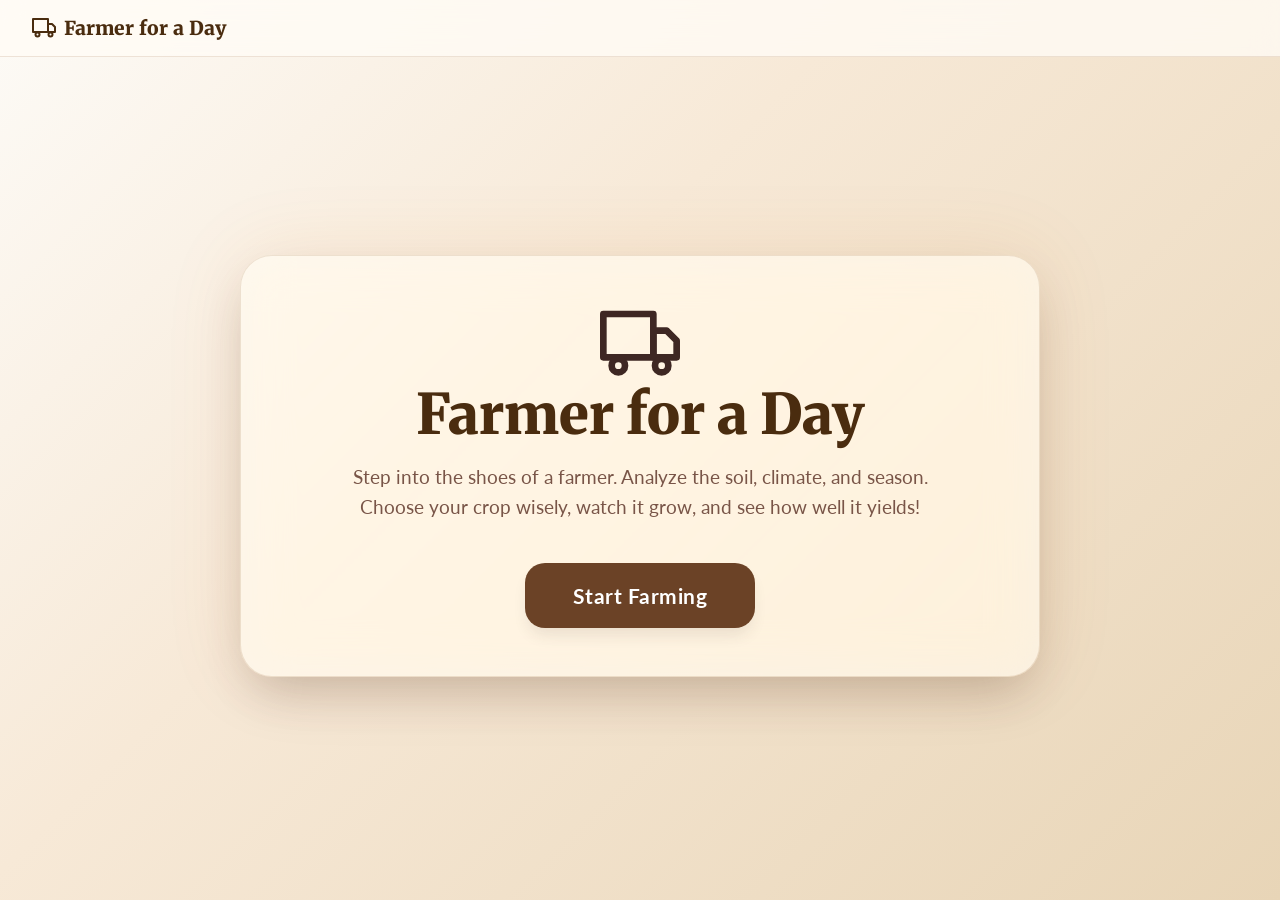
==== commit d2745a68: "Update index.html" ====
--- a/index.html
+++ b/index.html
@@ -7,7 +7,8 @@
     <link rel="preconnect" href="https://fonts.googleapis.com">
     <link rel="preconnect" href="https://fonts.gstatic.com" crossorigin>
     <link href="https://fonts.googleapis.com/css2?family=Lato:wght@400;700;900&family=Merriweather:wght@400;700;900&display=swap" rel="stylesheet">
-    <link rel="stylesheet" href="/style.css">
+    <!-- FIXED PATH: Removed the leading slash -->
+    <link rel="stylesheet" href="style.css">
 </head>
 <body>
 
@@ -184,6 +185,7 @@
         </div>
     </div>
 
-    <script src="/script.js"></script>
+    <!-- FIXED PATH: Removed the leading slash -->
+    <script src="script.js"></script>
 </body>
 </html>
--- a/style.css
+++ b/style.css
@@ -0,0 +1,336 @@
+       :root {
+            /* Refined Earthy Brown & Gold Theme */
+            --bg-gradient: linear-gradient(135deg, #fdfbf7 0%, #f7e9d7 40%, #e8d5b7 100%);
+            --glass-bg: rgba(255, 252, 245, 0.65);
+            --glass-bg-card: rgba(255, 255, 255, 0.85);
+            --glass-border: rgba(139, 90, 43, 0.15);
+            --text-main: #3e2723;
+            --text-muted: #795548;
+            --primary: #6b4226; /* Rich Espresso Brown */
+            --primary-dark: #4a2c0f;
+            --accent: #d97706; /* Harvest Gold */
+            --green-leaf: #4d7c0f; /* Olive Green */
+            --danger: #b91c1c;
+            --soil: #4e342e;
+            --soil-dark: #3e2723;
+            --shadow-sm: 0 4px 6px -1px rgba(62, 39, 35, 0.08);
+            --shadow-md: 0 10px 15px -3px rgba(62, 39, 35, 0.1);
+            --shadow-lg: 0 25px 50px -12px rgba(62, 39, 35, 0.25);
+            --shadow-glow: 0 0 80px rgba(217, 119, 6, 0.1);
+        }
+
+        * {
+            margin: 0;
+            padding: 0;
+            box-sizing: border-box;
+            font-family: 'Lato', sans-serif;
+        }
+
+        body {
+            min-height: 100vh;
+            background: var(--bg-gradient);
+            color: var(--text-main);
+            overflow-x: hidden;
+            transition: background 1.5s ease;
+            position: relative;
+            display: flex;
+            flex-direction: column;
+        }
+
+        /* Top Navigation Bar */
+        .top-bar {
+            position: fixed;
+            top: 0;
+            left: 0;
+            right: 0;
+            z-index: 100;
+            padding: 1rem 2rem;
+            display: flex;
+            justify-content: space-between;
+            align-items: center;
+            background: rgba(255, 252, 245, 0.8);
+            backdrop-filter: blur(12px);
+            border-bottom: 1px solid var(--glass-border);
+        }
+        .logo {
+            font-family: 'Merriweather', serif;
+            font-weight: 900;
+            font-size: 1.2rem;
+            color: var(--primary-dark);
+            display: flex;
+            align-items: center;
+            gap: 0.5rem;
+        }
+        
+        /* Atmospheric Background Elements */
+        .bg-elements {
+            position: fixed;
+            inset: 0;
+            z-index: 1;
+            pointer-events: none;
+            overflow: hidden;
+        }
+
+        .cloud {
+            position: absolute;
+            background: rgba(255, 251, 235, 0.9);
+            border-radius: 100px;
+            filter: blur(20px);
+            animation: drift linear infinite;
+        }
+        
+        @keyframes drift {
+            from { transform: translateX(-300px); }
+            to { transform: translateX(calc(100vw + 300px)); }
+        }
+
+        .rain-drop {
+            position: absolute;
+            width: 2px;
+            height: 25px;
+            background: linear-gradient(transparent, rgba(107, 66, 38, 0.5));
+            border-radius: 2px;
+            animation: rain-fall linear infinite;
+        }
+
+        @keyframes rain-fall {
+            0% { transform: translateY(-100vh) rotate(15deg); opacity: 0; }
+            10% { opacity: 1; }
+            100% { transform: translateY(110vh) rotate(15deg); opacity: 0.3; }
+        }
+
+        .sun-element {
+            position: absolute;
+            top: 10%;
+            right: 10%;
+            width: 160px;
+            height: 160px;
+            background: radial-gradient(circle, #fef3c7 20%, #f59e0b 40%, transparent 70%);
+            border-radius: 50%;
+            box-shadow: 0 0 120px #f59e0b;
+            animation: sun-pulse 4s ease-in-out infinite;
+            opacity: 0.7;
+            z-index: 1;
+        }
+
+        .sun-rays {
+            position: absolute;
+            top: 10%;
+            right: 10%;
+            width: 160px;
+            height: 160px;
+            animation: spin 30s linear infinite;
+            z-index: 1;
+        }
+
+        @keyframes sun-pulse {
+            0%, 100% { transform: scale(1); opacity: 0.6; }
+            50% { transform: scale(1.1); opacity: 0.8; }
+        }
+        @keyframes spin {
+            from { transform: rotate(0deg); }
+            to { transform: rotate(360deg); }
+        }
+
+        .container {
+            position: relative;
+            z-index: 10;
+            flex: 1;
+            display: flex;
+            align-items: center;
+            justify-content: center;
+            padding: 6rem 1rem 4rem;
+        }
+
+        .screen {
+            width: 100%;
+            max-width: 1100px;
+            background: var(--glass-bg);
+            backdrop-filter: blur(24px) saturate(180%);
+            -webkit-backdrop-filter: blur(24px) saturate(180%);
+            border: 1px solid var(--glass-border);
+            border-radius: 32px;
+            padding: 3rem;
+            box-shadow: var(--shadow-lg), var(--shadow-glow);
+            animation: slideInUp 0.8s cubic-bezier(0.16, 1, 0.3, 1);
+            position: relative;
+        }
+
+        @keyframes slideInUp {
+            from { opacity: 0; transform: translateY(60px) scale(0.96); filter: blur(5px); }
+            to { opacity: 1; transform: translateY(0) scale(1); filter: blur(0); }
+        }
+
+        /* Typography */
+        h1 { font-family: 'Merriweather', serif; font-size: 3.5rem; font-weight: 900; line-height: 1.1; color: var(--primary-dark); margin-bottom: 1rem; }
+        h2 { font-family: 'Merriweather', serif; font-size: 2rem; font-weight: 700; color: var(--primary-dark); margin-bottom: 1rem; }
+        h3 { font-family: 'Merriweather', serif; font-size: 1.25rem; font-weight: 700; color: var(--primary); margin-bottom: 1rem; }
+        p { color: var(--text-muted); line-height: 1.6; }
+        .subtitle { font-size: 1.2rem; text-align: center; max-width: 600px; margin: 0 auto 2.5rem; }
+
+        /* Buttons */
+        .btn {
+            display: inline-flex; align-items: center; justify-content: center; gap: 0.5rem;
+            padding: 1rem 2.5rem; font-size: 1.1rem; font-weight: 700; border: none;
+            border-radius: 16px; cursor: pointer; transition: all 0.3s cubic-bezier(0.16, 1, 0.3, 1);
+            background: var(--primary); color: #fff; box-shadow: var(--shadow-md); text-decoration: none;
+            letter-spacing: 0.5px;
+        }
+        .btn:hover { transform: translateY(-2px); box-shadow: var(--shadow-lg); background: var(--primary-dark); }
+        .btn:active { transform: translateY(0); }
+        .btn-ghost { background: transparent; color: var(--primary-dark); box-shadow: none; border: 2px solid var(--primary-dark); }
+        .btn-ghost:hover { background: rgba(107, 66, 38, 0.05); }
+        .btn-accent { background: var(--accent); }
+        .btn-accent:hover { background: #b45309; }
+        .btn-large { padding: 1.25rem 3rem; font-size: 1.3rem; border-radius: 20px; }
+
+        /* Landing Screen */
+        .landing-content { text-align: center; display: flex; flex-direction: column; align-items: center; }
+        .hero-icon { width: 140px; height: 140px; margin-bottom: 2rem; animation: bounce 3s ease-in-out infinite; }
+        @keyframes bounce { 0%, 100% { transform: translateY(0); } 50% { transform: translateY(-15px); } }
+
+        /* Special Badge */
+        .special-badge {
+            background: rgba(217, 119, 6, 0.12); color: var(--accent); border: 1px solid var(--accent);
+            padding: 0.75rem 1.5rem; border-radius: 50px; font-weight: 700; font-size: 1rem; margin-bottom: 1.5rem; text-align: center;
+            box-shadow: 0 4px 6px rgba(217, 119, 6, 0.1);
+            display: inline-block;
+        }
+
+        /* Scenario Cards */
+        .scenario-grid { display: grid; grid-template-columns: repeat(auto-fit, minmax(160px, 1fr)); gap: 1rem; margin-bottom: 2.5rem; }
+        .info-card {
+            background: var(--glass-bg-card); padding: 1.5rem 1.25rem; border-radius: 20px; text-align: center;
+            border: 1px solid var(--glass-border); box-shadow: var(--shadow-sm); transition: transform 0.3s ease, box-shadow 0.3s ease;
+            position: relative; overflow: hidden;
+        }
+        .info-card::before {
+            content: ''; position: absolute; top: 0; left: 0; right: 0; height: 4px; background: var(--accent); opacity: 0; transition: opacity 0.3s;
+        }
+        .info-card:hover { transform: translateY(-5px); box-shadow: var(--shadow-md); }
+        .info-card:hover::before { opacity: 1; }
+        .info-card .icon-wrapper { width: 48px; height: 48px; margin: 0 auto 1rem; background: rgba(107, 66, 38, 0.08); border-radius: 14px; display: flex; align-items: center; justify-content: center; color: var(--primary); }
+        .info-card .label { font-size: 0.75rem; text-transform: uppercase; letter-spacing: 0.05em; color: var(--text-muted); font-weight: 700; margin-bottom: 0.5rem; }
+        .info-card .value { font-size: 1.2rem; font-weight: 900; color: var(--text-main); font-family: 'Merriweather', serif; }
+
+        /* Input Area */
+        .input-section { background: rgba(255, 251, 235, 0.6); border: 1px solid var(--glass-border); padding: 2rem; border-radius: 24px; box-shadow: var(--shadow-sm); }
+        .input-label { font-weight: 700; color: var(--primary-dark); margin-bottom: 1rem; display: block; font-size: 1.2rem; font-family: 'Merriweather', serif; }
+        .input-group { display: flex; gap: 1rem; margin-bottom: 1rem; }
+        .input-field { flex: 1; padding: 1.25rem 1.5rem; font-size: 1.1rem; border: 2px solid transparent; border-radius: 16px; background: #fff; box-shadow: var(--shadow-sm); outline: none; transition: all 0.2s ease; font-family: 'Lato', sans-serif; color: var(--text-main); }
+        .input-field:focus { border-color: var(--accent); box-shadow: 0 0 0 4px rgba(217, 119, 6, 0.1); }
+        
+        .hint-box { background: rgba(217, 119, 6, 0.08); border: 1px dashed var(--accent); border-radius: 16px; padding: 1rem; margin-top: 1rem; display: none; }
+        .hint-box.show { display: block; animation: fadeInUp 0.5s; }
+        .hint-text { color: var(--accent); font-weight: 600; font-style: italic; }
+        .text-link { background: none; border: none; color: var(--primary); font-weight: 700; cursor: pointer; text-decoration: none; padding: 0.5rem 0; }
+
+        /* Growth Area */
+        .growth-container { display: flex; flex-direction: column; align-items: center; }
+        .progress-bar { width: 100%; max-width: 400px; height: 12px; background: rgba(107, 66, 38, 0.1); border-radius: 6px; margin-bottom: 2rem; overflow: hidden; }
+        .progress-fill { height: 100%; width: 0%; background: linear-gradient(90deg, #d97706, #6b4226); border-radius: 6px; transition: width 0.8s cubic-bezier(0.16, 1, 0.3, 1); box-shadow: 0 0 10px rgba(217, 119, 6, 0.5); }
+
+        .stage-area {
+            width: 100%; max-width: 600px; height: 400px;
+            background: linear-gradient(to bottom, #e6d0b8 0%, #d4b896 60%, #c4a675 100%);
+            border-radius: 24px; position: relative; overflow: hidden; box-shadow: var(--shadow-md); border: 4px solid #fff;
+        }
+        
+        /* 3D Layered Soil Bed */
+        .soil-bed { position: absolute; bottom: 0; width: 100%; height: 80px; background: var(--soil-dark); }
+        .soil-layer-1 { position: absolute; bottom: 60px; width: 100%; height: 20px; background: var(--soil); border-radius: 50% 50% 0 0 / 100% 100% 0 0; box-shadow: inset 0 5px 10px rgba(0,0,0,0.3); }
+        .soil-clump { position: absolute; bottom: 75px; width: 15px; height: 8px; background: var(--soil); border-radius: 50%; }
+
+        .plant-base { position: absolute; bottom: 70px; left: 50%; transform: translateX(-50%); width: 200px; height: 300px; display: flex; justify-content: center; align-items: flex-end; }
+        .plant-stage-svg { position: absolute; bottom: 0; opacity: 0; transform: scale(0.5); transform-origin: bottom center; transition: all 1s cubic-bezier(0.34, 1.56, 0.64, 1); filter: drop-shadow(0 10px 5px rgba(0,0,0,0.1)); }
+        .plant-stage-svg.active { opacity: 1; transform: scale(1); animation: sway 3s ease-in-out infinite; }
+        
+        @keyframes sway {
+            0%, 100% { transform: scale(1) rotate(0deg); }
+            50% { transform: scale(1) rotate(3deg); }
+        }
+
+        /* Results Area */
+        .result-header { text-align: center; margin-bottom: 2rem; }
+        .result-title { font-size: 3rem; font-weight: 900; margin-bottom: 0.5rem; color: var(--primary-dark); }
+        .result-subtitle { font-size: 1.2rem; color: var(--text-muted); }
+
+        .score-grid { display: grid; grid-template-columns: repeat(auto-fit, minmax(160px, 1fr)); gap: 1.5rem; margin-bottom: 2rem; }
+        .score-card { 
+            background: var(--glass-bg-card); 
+            backdrop-filter: blur(10px);
+            padding: 1.5rem; border-radius: 24px; text-align: center; 
+            box-shadow: var(--shadow-md); display: flex; flex-direction: column; align-items: center; 
+            border: 1px solid var(--glass-border); 
+            transition: transform 0.3s ease;
+        }
+        .score-card:hover { transform: translateY(-5px); }
+
+        /* PERFECT CENTERED RING CSS */
+        .ring-wrapper {
+            position: relative;
+            width: 120px;
+            height: 120px;
+            margin: 0 auto 1rem;
+            display: grid;
+            place-items: center; 
+        }
+        .progress-ring {
+            position: absolute;
+            top: 0;
+            left: 0;
+            width: 100%;
+            height: 100%;
+            transform: rotate(-90deg);
+            filter: drop-shadow(0 2px 4px rgba(0,0,0,0.1));
+        }
+        .ring-bg { stroke: rgba(107, 66, 38, 0.15); stroke-width: 8; fill: none; }
+        .ring-fill { stroke-width: 8; fill: none; stroke-linecap: round; transition: stroke-dashoffset 1.5s cubic-bezier(0.16, 1, 0.3, 1); }
+        
+        .ring-text {
+            font-family: 'Merriweather', serif;
+            font-size: 1.8rem;
+            font-weight: 900;
+            color: var(--primary-dark);
+            z-index: 2;
+        }
+
+        .score-icon { font-size: 2.5rem; margin-bottom: 0.5rem; }
+        .score-value-text { font-size: 1.4rem; font-weight: 900; margin-bottom: 0.25rem; color: var(--primary-dark); font-family: 'Merriweather', serif; }
+        .score-label { font-size: 0.85rem; text-transform: uppercase; letter-spacing: 0.05em; color: var(--text-muted); font-weight: 700; margin-top: 0.25rem; }
+        .stars { color: var(--accent); font-size: 1.2rem; letter-spacing: 2px; }
+
+        .info-box { background: #fff; padding: 1.5rem; border-radius: 20px; margin-bottom: 1.5rem; box-shadow: var(--shadow-sm); border: 1px solid var(--glass-border); }
+        .info-grid { display: grid; grid-template-columns: 1fr 1fr; gap: 2rem; }
+        
+        .list-item { display: flex; gap: 0.75rem; margin-bottom: 0.75rem; align-items: flex-start; }
+        .list-item:last-child { margin-bottom: 0; }
+        .list-icon { width: 24px; height: 24px; border-radius: 50%; background: #fee2e2; color: #b91c1c; display: flex; align-items: center; justify-content: center; flex-shrink: 0; font-size: 0.8rem; font-weight: 900; margin-top: 2px; }
+        .list-icon.good { background: #dcfce7; color: #4d7c0f; }
+
+        /* Parameter Breakdown */
+        .param-row { margin-bottom: 1rem; }
+        .param-label { display: flex; justify-content: space-between; font-weight: 700; font-size: 0.9rem; margin-bottom: 0.25rem; color: var(--text-muted); }
+        .param-bar-bg { width: 100%; height: 8px; background: rgba(107, 66, 38, 0.1); border-radius: 4px; overflow: hidden; }
+        .param-bar-fill { height: 100%; width: 0%; border-radius: 4px; transition: width 1.5s cubic-bezier(0.16, 1, 0.3, 1); }
+
+        .chip-container { display: flex; flex-wrap: wrap; gap: 0.5rem; }
+        .chip { padding: 0.5rem 1rem; background: rgba(217, 119, 6, 0.1); color: var(--accent); border-radius: 12px; font-weight: 700; font-size: 0.9rem; border: 1px solid rgba(217, 119, 6, 0.2); display: flex; align-items: center; gap: 0.5rem; }
+
+        .fact-box { background: linear-gradient(135deg, rgba(217, 119, 6, 0.1), rgba(107, 66, 38, 0.1)); border-left: 5px solid var(--accent); padding: 1.5rem; border-radius: 16px; margin-bottom: 2rem; }
+
+        .hidden { display: none !important; }
+        .flex-center { display: flex; justify-content: center; gap: 1rem; flex-wrap: wrap; }
+        .text-danger { color: var(--danger) !important; }
+        .text-success { color: var(--green-leaf) !important; }
+        
+        .confetti-piece { position: fixed; width: 12px; height: 12px; top: -20px; z-index: 1000; animation: confetti-fall linear forwards; }
+        @keyframes confetti-fall { to { transform: translateY(110vh) rotate(720deg); opacity: 0.2; } }
+
+        @media (max-width: 768px) {
+            h1 { font-size: 2.5rem; }
+            .screen { padding: 1.5rem; border-radius: 24px; }
+            .input-group { flex-direction: column; }
+            .info-grid { grid-template-columns: 1fr; }
+            .top-bar { padding: 0.5rem 1rem; }
+        }
